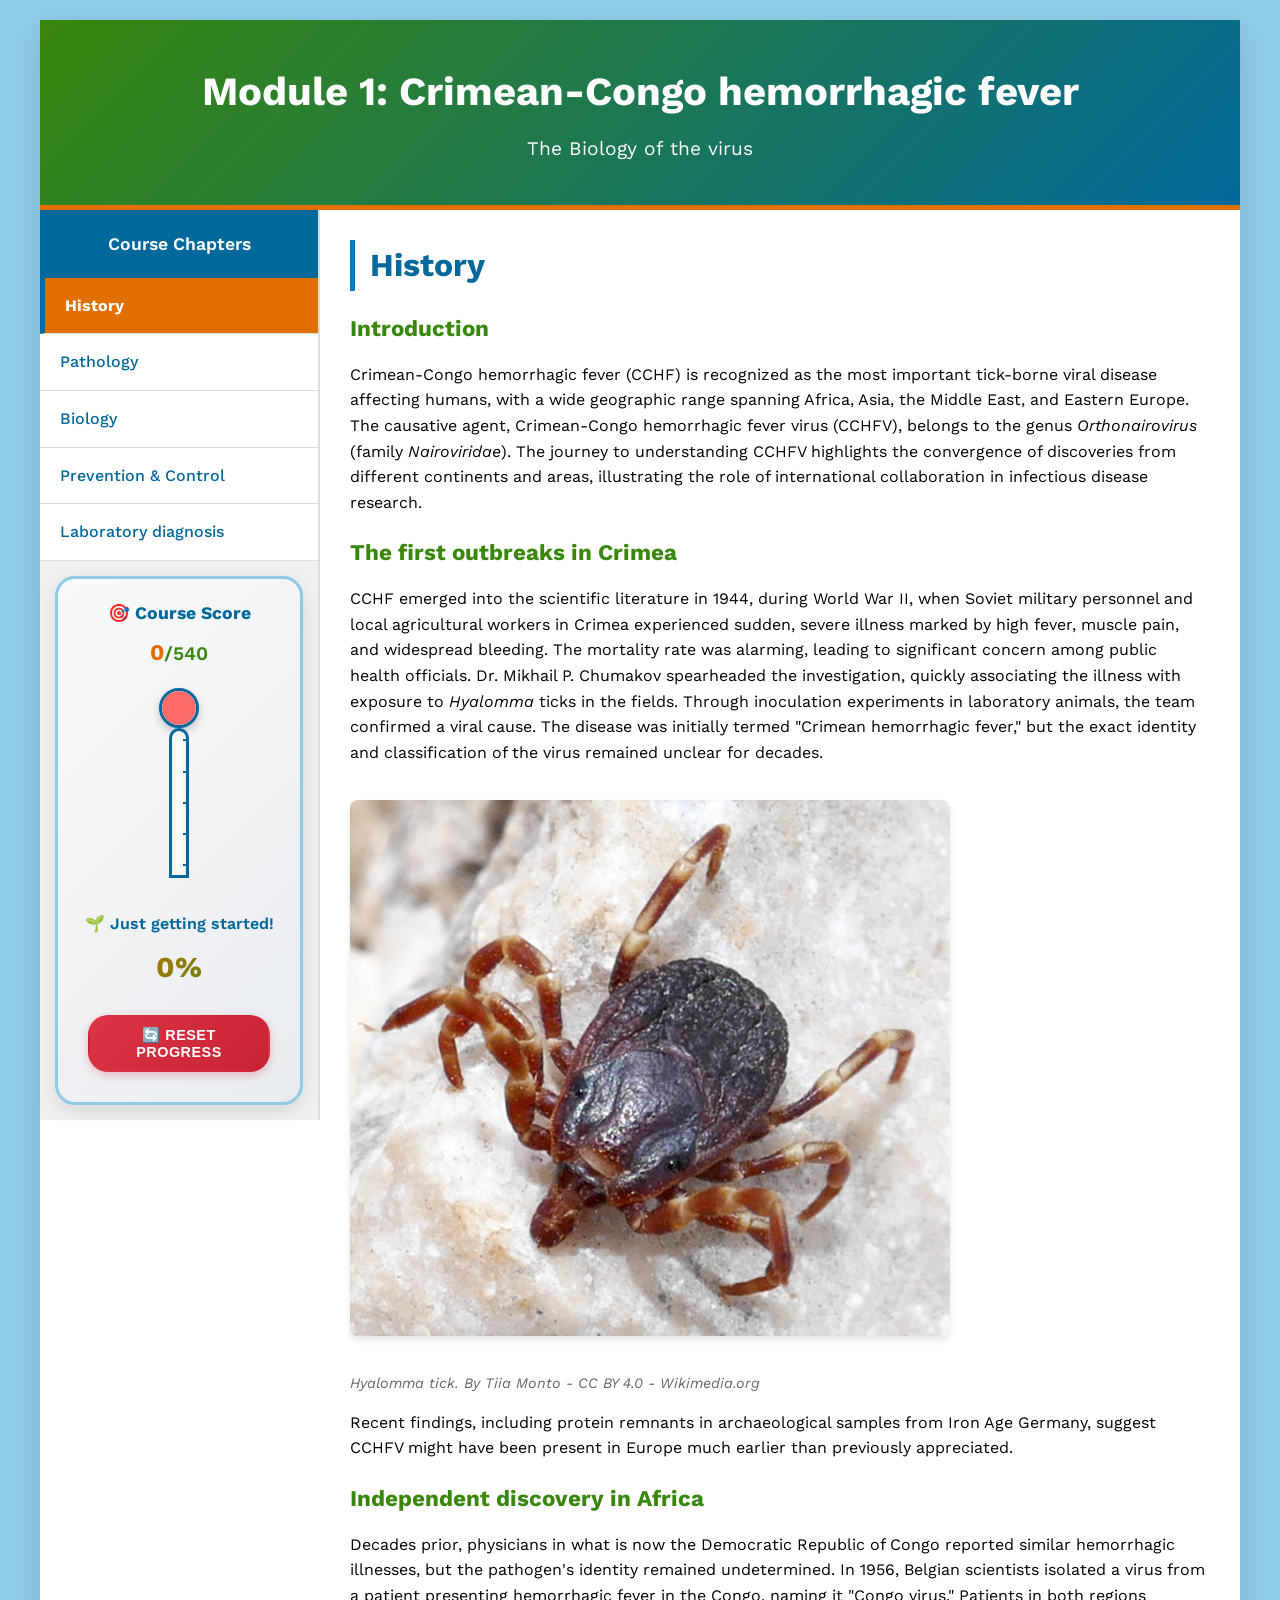
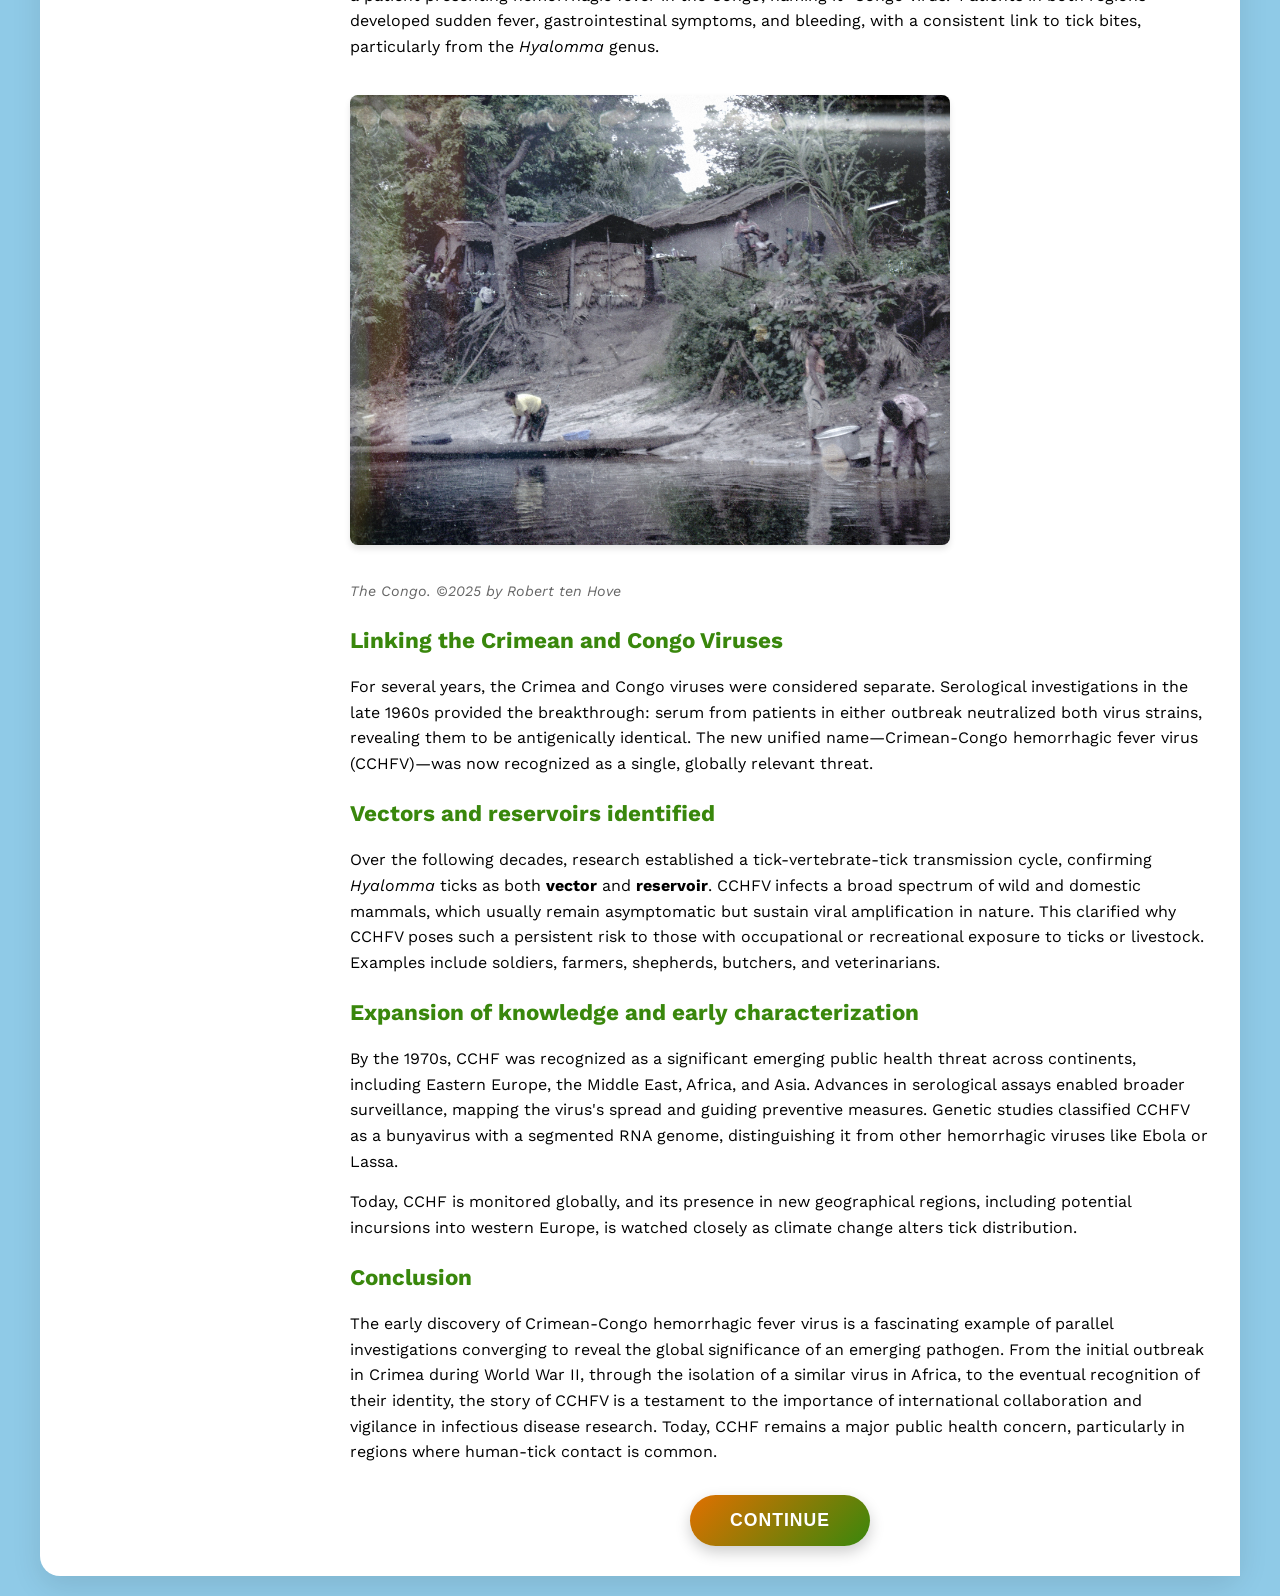
==== index.html @ ebf48c1c "Interactive adjustmenrs" ====
<!DOCTYPE html>
<html lang="en">
<head>
    <meta charset="UTF-8">
    <meta name="viewport" content="width=device-width, initial-scale=1.0">
    <title>Module 1: Crimean-Congo hemorrhagic fever</title>
    
    <!-- Fonts -->
    <link rel="preconnect" href="https://fonts.googleapis.com">
    <link rel="preconnect" href="https://fonts.gstatic.com" crossorigin>
    <link href="https://fonts.googleapis.com/css2?family=Work+Sans:wght@300;400;500;600;700&display=swap" rel="stylesheet">
    
    <!-- Stylesheets -->
    <link rel="stylesheet" href="style.css">
    
    <!-- IMPORTANT: Load enhanced SCORM wrapper FIRST, before any other scripts -->
    <script src="scorm-wrapper.js"></script>
    
    <style>
        /* Override sidebar and content area scrolling to scroll together */
        .main-layout {
            display: flex;
            flex: 1;
            min-height: auto; /* Changed from 600px to auto */
        }

        .sidebar {
            width: 280px;
            background-color: var(--rh-light-gray);
            border-right: 2px solid #ddd;
            padding: 0;
            overflow-y: visible; /* Changed from auto to visible */
            position: sticky;
            top: 0;
            height: fit-content;
        }

        .content-area {
            flex: 1;
            padding: 30px;
            overflow-y: visible; /* Changed from auto to visible */
            background-color: var(--rh-white);
        }

        /* Make sure the course container allows natural scrolling */
        .course-container {
            background-color: var(--rh-white);
            border-radius: 20px;
            box-shadow: 0 10px 30px rgba(0, 0, 0, 0.1);
            max-width: 1200px;
            width: 100%;
            overflow: visible; /* Changed from hidden to visible */
            display: flex;
            flex-direction: column;
        }

        /* Ensure body allows natural scrolling */
        body {
            font-family: 'Work Sans', sans-serif;
            background-color: var(--rh-light-blue);
            color: var(--rh-black);
            line-height: 1.6;
            padding: 20px;
            display: flex;
            justify-content: center;
            min-height: 100vh; /* Ensure full viewport height */
        }

        /* SCORM Status Indicator */
        .scorm-status {
            position: fixed;
            top: 10px;
            right: 10px;
            background: rgba(0,0,0,0.8);
            color: white;
            padding: 8px 12px;
            border-radius: 20px;
            font-size: 0.8em;
            z-index: 10000;
            display: none;
        }

        .scorm-status.connected {
            background: rgba(57, 135, 12, 0.9);
            display: block;
        }

        .scorm-status.error {
            background: rgba(231, 76, 60, 0.9);
            display: block;
        }

        /* Mobile responsive adjustments */
        @media (max-width: 768px) {
            .main-layout {
                flex-direction: column;
            }
            
            .sidebar {
                width: 100%;
                order: 2;
                max-height: none; /* Remove height restriction */
                border-right: none;
                border-top: 2px solid #ddd;
                position: static; /* Remove sticky on mobile */
            }
            
            .content-area {
                order: 1;
                padding: 20px;
            }

            .scorm-status {
                position: relative;
                top: auto;
                right: auto;
                margin: 10px;
            }
        }

        /* Organ-specific pathology diagram styles */
        .organ-diagram-wrapper {
            position: relative;
            margin: 20px 0;
        }

        .organ-diagram-container {
            position: relative;
            display: inline-block;
            width: 100%;
        }

        .organ-base-image {
            width: 100%;
            height: auto;
            display: block;
            border-radius: 8px;
            box-shadow: 0 4px 6px rgba(0,0,0,0.1);
        }

        .organ-point {
            position: absolute;
            width: 30px;
            height: 30px;
            background: rgba(57, 135, 12, 0.8);
            border: 3px solid white;
            border-radius: 50%;
            display: flex;
            align-items: center;
            justify-content: center;
            cursor: pointer;
            transition: transform 0.3s, box-shadow 0.3s;
            z-index: 10;
            box-shadow: 0 2px 8px rgba(0,0,0,0.3);
            transform: translate(-50%, -50%);
        }

        .organ-point:hover {
            transform: translate(-50%, -50%) scale(1.2);
            box-shadow: 0 4px 12px rgba(0,0,0,0.4);
        }

        .point-indicator {
            width: 12px;
            height: 12px;
            background: white;
            border-radius: 50%;
            animation: pulse 2s infinite;
        }

        @keyframes pulse {
            0%, 100% {
                opacity: 1;
            }
            50% {
                opacity: 0.5;
            }
        }

        .organ-info-panels {
            display: none; /* Hidden - not used in tooltip version */
        }

        .organ-info {
            display: none;
            position: absolute;
            background: white;
            border: 2px solid var(--rh-green);
            border-radius: 10px;
            padding: 20px 40px 20px 20px;
            box-shadow: 0 8px 24px rgba(0,0,0,0.2);
            z-index: 1000;
            min-width: 280px;
            max-width: 400px;
            animation: fadeIn 0.3s ease;
        }

        .organ-info.visible {
            display: block;
        }

        @keyframes fadeIn {
            from {
                opacity: 0;
                transform: translateY(-10px);
            }
            to {
                opacity: 1;
                transform: translateY(0);
            }
        }

        .organ-info-header {
            font-weight: 600;
            font-size: 1.2em;
            margin-bottom: 10px;
            color: var(--rh-green);
        }

        .organ-info-content {
            font-size: 0.95em;
            color: #555;
            line-height: 1.6;
        }

        .close-info {
            background: var(--rh-green);
            border: none;
            font-size: 1.2em;
            color: white;
            cursor: pointer;
            position: absolute;
            top: 10px;
            right: 10px;
            width: 25px;
            height: 25px;
            border-radius: 50%;
            display: flex;
            align-items: center;
            justify-content: center;
            line-height: 1;
            transition: background-color 0.3s;
            padding: 0;
        }

        .close-info:hover {
            background-color: var(--rh-orange);
        }

        /* Responsive adjustments for tooltips */
        @media (max-width: 768px) {
            .organ-info {
                position: fixed;
                top: 50%;
                left: 50%;
                transform: translate(-50%, -50%);
                max-width: 90%;
                z-index: 10000;
            }
            
            .organ-info.visible::before {
                content: '';
                position: fixed;
                top: 0;
                left: 0;
                right: 0;
                bottom: 0;
                background: rgba(0,0,0,0.5);
                z-index: -1;
            }
        }
    </style>
</head>


<body>
    <!-- SCORM Status Indicator -->
    <div class="scorm-status" id="scormStatus">
        <span id="scormStatusText">🔗 SCORM: Connecting...</span>
    </div>

    <div class="course-container">
        <!-- Header -->
        <header class="header">
            <h1>Module 1: Crimean-Congo hemorrhagic fever</h1>
            <p>The Biology of the virus</p>
        </header>

        <!-- Main Layout with Sidebar and Content -->
        <div class="main-layout">
            <!-- Left Sidebar Navigation -->
            <nav class="sidebar">
                <div class="sidebar-header">Course Chapters</div>
                <ul class="chapter-list">
                    <li class="chapter-item active" data-tab="history">History</li>
                    <li class="chapter-item" data-tab="pathology">Pathology</li>
                    <li class="chapter-item" data-tab="biology">Biology</li>
                    <li class="chapter-item" data-tab="prevention-control">Prevention & Control</li>
                    <li class="chapter-item" data-tab="laboratory-diagnosis">Laboratory diagnosis</li>
                
                </ul>
<!-- Score Thermometer -->
<div class="score-thermometer">
    <div class="thermometer-header">
        <span class="thermometer-title">🎯 Course Score</span>
        <div class="thermometer-temp">
            <span class="current-score">0</span>/<span class="max-score">540</span>
        </div>
    </div>
    
    <div class="thermometer-container">
        <div class="thermometer">
            <div class="thermometer-bulb">
                <div class="mercury-bulb" id="mercuryBulb"></div>
            </div>
            <div class="thermometer-tube">
                <div class="mercury-fill" id="mercuryFill"></div>
                <div class="thermometer-marks">
                    <div class="mark" data-temp="100%">540</div>
                    <div class="mark" data-temp="75%">405</div>
                    <div class="mark" data-temp="50%">270</div>
                    <div class="mark" data-temp="25%">135</div>
                    <div class="mark" data-temp="0%">0</div>
                </div>
            </div>
        </div>
    </div>
    
    <div class="thermometer-status">
        <div class="status-message" id="statusMessage">🌱 Just getting started!</div>
        <div class="percentage-display" id="percentageDisplay">0%</div>
    </div>
    <!-- Add this right after the closing </div> of the .score-thermometer section -->
<div class="score-reset-section">
    <button class="reset-score-btn" id="resetScoreBtn" title="Reset all progress and scores to zero">
        🔄 Reset Progress
    </button>
</div>
</div>
            </nav>
            

            <!-- Main Content Area -->
            <main class="content-area">
                <!-- History Section -->
                <div id="history" class="content-section active">
                    <h2>History</h2>
                    
                    <h3>Introduction</h3>
                    <p>Crimean-Congo hemorrhagic fever (CCHF) is recognized as the most important tick-borne viral disease affecting humans, with a wide geographic range spanning Africa, Asia, the Middle East, and Eastern Europe. The causative agent, Crimean-Congo hemorrhagic fever virus (CCHFV), belongs to the genus <em>Orthonairovirus</em> (family <em>Nairoviridae</em>). The journey to understanding CCHFV highlights the convergence of discoveries from different continents and areas, illustrating the role of international collaboration in infectious disease research.</p>

                    <h3>The first outbreaks in Crimea</h3>
                    <p>CCHF emerged into the scientific literature in 1944, during World War II, when Soviet military personnel and local agricultural workers in Crimea experienced sudden, severe illness marked by high fever, muscle pain, and widespread bleeding. The mortality rate was alarming, leading to significant concern among public health officials. Dr. Mikhail P. Chumakov spearheaded the investigation, quickly associating the illness with exposure to <em>Hyalomma</em> ticks in the fields. Through inoculation experiments in laboratory animals, the team confirmed a viral cause. The disease was initially termed "Crimean hemorrhagic fever," but the exact identity and classification of the virus remained unclear for decades.</p>
                    
                    <div class="image-container">
                        <img src="images/pic_1_Hyalomma.jpg" alt="Hyalomma tick" style="max-width: 600px; width: 100%; height: auto; border-radius: 8px; box-shadow: 0 4px 6px rgba(0,0,0,0.1);">
                        <p class="image-caption" style="font-style: italic; color: #666; margin-top: 8px; font-size: 0.9em;">Hyalomma tick. By Tiia Monto - CC BY 4.0 - Wikimedia.org</p>
                    </div>
                    
                    <p>Recent findings, including protein remnants in archaeological samples from Iron Age Germany, suggest CCHFV might have been present in Europe much earlier than previously appreciated.</p>

                    <h3>Independent discovery in Africa</h3>
                    <p>Decades prior, physicians in what is now the Democratic Republic of Congo reported similar hemorrhagic illnesses, but the pathogen's identity remained undetermined. In 1956, Belgian scientists isolated a virus from a patient presenting hemorrhagic fever in the Congo, naming it "Congo virus." Patients in both regions developed sudden fever, gastrointestinal symptoms, and bleeding, with a consistent link to tick bites, particularly from the <em>Hyalomma</em> genus.</p>

                    <div class="image-container">
                        <img src="images/pic_2_congo.jpg" alt="The Congo" style="max-width: 600px; width: 100%; height: auto; border-radius: 8px; box-shadow: 0 4px 6px rgba(0,0,0,0.1);">
                        <p class="image-caption" style="font-style: italic; color: #666; margin-top: 8px; font-size: 0.9em;">The Congo. ©2025 by Robert ten Hove</p>
                    </div>

                    <h3>Linking the Crimean and Congo Viruses</h3>
                    <p>For several years, the Crimea and Congo viruses were considered separate. Serological investigations in the late 1960s provided the breakthrough: serum from patients in either outbreak neutralized both virus strains, revealing them to be antigenically identical. The new unified name—Crimean-Congo hemorrhagic fever virus (CCHFV)—was now recognized as a single, globally relevant threat.</p>

                    <h3>Vectors and reservoirs identified</h3>
                    <p>Over the following decades, research established a tick-vertebrate-tick transmission cycle, confirming <em>Hyalomma</em> ticks as both <strong>vector</strong> and <strong>reservoir</strong>. CCHFV infects a broad spectrum of wild and domestic mammals, which usually remain asymptomatic but sustain viral amplification in nature. This clarified why CCHFV poses such a persistent risk to those with occupational or recreational exposure to ticks or livestock. Examples include soldiers, farmers, shepherds, butchers, and veterinarians.</p>

                    <h3>Expansion of knowledge and early characterization</h3>
                    <p>By the 1970s, CCHF was recognized as a significant emerging public health threat across continents, including Eastern Europe, the Middle East, Africa, and Asia. Advances in serological assays enabled broader surveillance, mapping the virus's spread and guiding preventive measures. Genetic studies classified CCHFV as a bunyavirus with a segmented RNA genome, distinguishing it from other hemorrhagic viruses like Ebola or Lassa.</p>
                    
                    <p>Today, CCHF is monitored globally, and its presence in new geographical regions, including potential incursions into western Europe, is watched closely as climate change alters tick distribution.</p>

                    <h3>Conclusion</h3>
                    <p>The early discovery of Crimean-Congo hemorrhagic fever virus is a fascinating example of parallel investigations converging to reveal the global significance of an emerging pathogen. From the initial outbreak in Crimea during World War II, through the isolation of a similar virus in Africa, to the eventual recognition of their identity, the story of CCHFV is a testament to the importance of international collaboration and vigilance in infectious disease research. Today, CCHF remains a major public health concern, particularly in regions where human-tick contact is common.</p>
                    
                    <div class="continue-section">
                        <button class="continue-btn" data-next="pathology">CONTINUE</button>
                    </div>
                </div>

                <!-- Pathology Section -->
                <div id="pathology" class="content-section">
                    <h2>Pathology</h2>
                    
                    <h3>Introduction</h3>
                    <p>Crimean-Congo Hemorrhagic Fever (CCHF) is endemic in Africa, the Middle East, parts of Europe, and Asia, where sporadic outbreaks are marked by high fatality rates that can approach 40% among hospitalized patients. The virus remains a concern not only due to its potential to cause nosocomial outbreaks but also because of the historical classification as a select (formerly BSL-4) agent, underscoring its notoriety for laboratory and bioterror threat. With advances in biosafety protocols, the terminology of biosafety levels has evolved, but the stringent handling requirements remain unchanged.</p>

                    <h3>Incubation Period and Early Pathogenesis</h3>
                    <p>Upon entering the body, CCHFV targets cells such as endothelial cells lining blood vessels, hepatocytes in the liver, mononuclear phagocytes, and various other parenchymal cells. This extensive cellular tropism is responsible for the virus's rapid dissemination and the involvement of multiple organ systems. After entry to a human, CCHFV targets endothelial cells, hepatocytes, mononuclear phagocytes, and other cell types, leading to widespread dissemination and multi-organ involvement.</p>
                    
                    <p>The incubation period for CCHF depends on the route of exposure, typically lasting one to three days after a tick bite, with a maximum of nine days. When the exposure is through direct contact with infectious animal or human tissue, the incubation can be a bit longer, up to thirteen days. Initially, the virus replicates locally, before entering the bloodstream resulting in primary viremia. This leads to systemic dissemination to organs such as the liver, spleen, and lymph nodes.</p>

                    <h3>Viral Tropism and Cellular Targets</h3>
                    <p>CCHFV demonstrates broad cellular tropism, infecting cells that are central to both immune response and organ function. Infection of <strong>endothelial cells</strong> undermines the vascular barrier, increasing permeability and paving the way for hemorrhagic manifestations. <strong>Monocytes, macrophages, and dendritic cells</strong>, crucial for orchestrating immune defense, become dysfunctional, leading to immune dysregulation. <strong>Hepatic infection</strong> results in liver injury, while <strong>renal and gastrointestinal tissues</strong> may also be affected.</p>

                    <h3>Clinical Stages</h3>
                    <p>CCHF in humans follows a characteristic trajectory, defined by four clinical stages. Use the navigation buttons to explore each phase.</p>
                    
                    <!-- Interactive Clinical Stages -->
                    <div class="timeline-container">
                        <!-- Detail panels for each stage -->
                        <div id="stage-1" class="stage-detail active">
                            <h4>Incubation Phase</h4>
                            <img src="images/pic_5_infection_CCHFV.png" alt="CCHF Infection Phase" style="max-width: 600px; width: 100%; height: 350px; object-fit: contain; border-radius: 8px; box-shadow: 0 4px 6px rgba(0,0,0,0.1); margin: 20px 0;">
                            <ul>
                                <li>Asymptomatic period following exposure to the virus</li>
                                <li>Duration varies but typically lasts 1-3 days after tick bite</li>
                                <li>No clinical signs of infection during this phase</li>
                                <li>Virus replicates silently in infected cells</li>
                            </ul>
                        </div>
                        
                        <div id="stage-2" class="stage-detail">
                            <h4>Pre-hemorrhagic (Prodromal) Phase</h4>
                            <img src="images/pic_6_prehemmo.png" alt="Pre-hemorrhagic Phase" style="max-width: 600px; width: 100%; height: 350px; object-fit: contain; border-radius: 8px; box-shadow: 0 4px 6px rgba(0,0,0,0.1); margin: 20px 0;">
                            <ul>
                                <li>Abrupt onset of symptoms such as high fever (often above 39°C)</li>
                                <li>Severe muscle aches, particularly in the back and legs</li>
                                <li>Intense headaches and signs of gastrointestinal disturbance</li>
                                <li>Mood changes, irritability, confusion, and sore throat may be present</li>
                                <li>Non-specific symptoms often complicate early diagnosis unless recent risky exposure is recognized</li>
                            </ul>
                        </div>
                        
                        <div id="stage-3" class="stage-detail">
                            <h4>Hemorrhagic Phase</h4>
                            <img src="images/pic_7_haemorrhagic.png" alt="Hemorrhagic Phase" style="max-width: 600px; width: 100%; height: 350px; object-fit: contain; border-radius: 8px; box-shadow: 0 4px 6px rgba(0,0,0,0.1); margin: 20px 0;">
                            <ul>
                                <li>Defined by diffuse bleeding—visible as petechial rash and larger bruises</li>
                                <li>Frank bleeding from mucosal surfaces (gums, nose, gastrointestinal tract)</li>
                                <li>Blood may be found in vomitus, stool, urine, or from sites of venipuncture</li>
                                <li>Disseminated intravascular coagulation (DIC) develops</li>
                                <li>Multiorgan dysfunction and shock can rapidly ensue</li>
                                <li>Critical phase with high mortality risk</li>
                            </ul>
                        </div>
                        
                        <div id="stage-4" class="stage-detail">
                            <h4>Convalescent Phase</h4>
                            <img src="images/pic_8_convalescence.png" alt="Convalescent Phase" style="max-width: 600px; width: 100%; height: 350px; object-fit: contain; border-radius: 8px; box-shadow: 0 4px 6px rgba(0,0,0,0.1); margin: 20px 0;">
                            <ul>
                                <li>Recovery phase that begins if the patient survives the hemorrhagic phase</li>
                                <li>Can last up to one year or longer</li>
                                <li>Marked by prolonged weakness and fatigue</li>
                                <li>Hair loss (alopecia) is commonly observed</li>
                                <li>Persistent neurological symptoms may occur (memory problems, hearing loss)</li>
                                <li>Psychiatric symptoms such as depression or anxiety may persist</li>
                            </ul>
                        </div>
                        
                        <!-- Navigation buttons -->
                        <div class="timeline-nav">
                            <button id="prev-stage" class="nav-btn" disabled>← Previous</button>
                            <button id="next-stage" class="nav-btn">Next →</button>
                        </div>
                    </div>

                    <h3>Pathophysiological Mechanisms</h3>
                    <p>The virus has the ability to devastate the vascular system. Endothelial cells are directly infected and damaged, breaking down the vascular barrier and causing leakage of fluids and cells into tissues. Simultaneously, a cytokine storm is unleashed overwhelming the immune activation with a massive wave of pro-inflammatory cytokines. This intensifies vascular damage, encourages apoptosis, and activates clotting pathways that get rapidly depleted, manifesting as coagulopathy and widespread hemorrhage.</p>
                    
                    <p>Animal studies reveal a strong correlation between genetic background, the degree of viral replication, and organ damage in the liver and spleen, highlighting the importance of host genetic factors in determining disease outcome.</p>

                    <h3>Organ-Specific Pathology</h3>
                    <p>The virus affects multiple organs, leading to a range of pathological changes. Use the hotspot image to explore the organ-specific pathology associated with CCHF.</p>
                    
                    <!-- Interactive Hotspot Image -->
                    <div class="organ-diagram-wrapper">
    <div class="organ-diagram-container">
        <img src="images/pic_9_organs.jpg" alt="Human organs affected by CCHF" class="organ-base-image">
        <button class="organ-point" data-organ="liver" style="left: 300px; top: 450px;" aria-label="View liver pathology">
            <span class="point-indicator"></span>
        </button>
        <button class="organ-point" data-organ="kidney" style="left: 480px; top: 540px;" aria-label="View kidney pathology">
            <span class="point-indicator"></span>
        </button>
        <button class="organ-point" data-organ="spleen" style="left: 480px; top: 340px;" aria-label="View spleen pathology">
            <span class="point-indicator"></span>
        </button>
        
        <!-- Tooltips inside container for absolute positioning -->
        <div class="organ-info" id="info-liver" data-organ="liver">
            <button class="close-info" aria-label="Close">&times;</button>
            <div class="organ-info-header">Liver</div>
            <div class="organ-info-content">
                The liver is a major target organ. Clinical and pathological findings include: Hepatomegaly and liver tenderness, elevation of liver enzymes, histopathology and jaundice.
            </div>
        </div>
        <div class="organ-info" id="info-kidney" data-organ="kidney">
            <button class="close-info" aria-label="Close">&times;</button>
            <div class="organ-info-header">Kidney</div>
            <div class="organ-info-content">
                Acute tubular necrosis and interstitial nephritis may be seen. Hematuria, oliguria or anuria due to hypovolemia, shock, or direct renal injury.
            </div>
        </div>
        <div class="organ-info" id="info-spleen" data-organ="spleen">
            <button class="close-info" aria-label="Close">&times;</button>
            <div class="organ-info-header">Spleen and Lymphoid Tissue</div>
            <div class="organ-info-content">
                Splenomegaly.
            </div>
        </div>
    </div>
</div>

                    <h3>Long-Term Sequelae</h3>
                    <p>For those who recover, convalescence can be lengthy. Survivors may deal with complications like persistent low blood pressure, irregular heart rhythms, nerve inflammation, breathing problems, dryness of the mouth, sensory deficits, hair loss, and varying degrees of memory impairment.</p>

                    <h3>Fatal vs. Non-Fatal Disease</h3>
                    <p>A key determinant of outcome in CCHF is the viral load: fatal cases are typically associated with titers exceeding one billion (10<sup>9</sup>) genome copies per milliliter of plasma, levels that can be over a thousand times higher than in survivors. Laboratory signs up to five days after symptom onset—such as severe thrombocytopenia, extremely elevated liver enzymes, and a marked increase in pro-inflammatory cytokines—strongly predict mortality. Clinical features like vomiting blood, blood in stool, strong drowsiness, and the inability to mount a timely antibody response are also signals of a possible fatal course.</p>

                    <h3>Laboratory Findings</h3>
                    <p>CCHF shares many pathological features with other viral hemorrhagic fevers (VHFs) such as Ebola, Marburg, and Lassa fever. All are characterized by endothelial damage, a dysregulated cytokine and immune response, disruption to the clotting system, and multi-organ injury. The hallmark laboratory finding in CCHF is a profound drop in platelet count (thrombocytopenia), often joined by leukopenia and elevated liver enzymes such as AST and ALT.</p>
                    
                    <p>Key laboratory abnormalities reflecting pathology include:</p>
                    <ul>
                        <li>Thrombocytopenia</li>
                        <li>Leukopenia → leukocytosis in severe cases</li>
                        <li>Elevated liver enzymes (AST, ALT, LDH)</li>
                        <li>Elevated creatinine and urea (renal involvement)</li>
                        <li>Prolonged PT, aPTT, elevated D-dimer, low fibrinogen (DIC)</li>
                        <li>Proteinuria and hematuria</li>
                        <li>High viral load in blood and tissues</li>
                    </ul>
                    
                    <p>CCHF RNA can be detected via RT-PCR, and viral loads typically peak during the first week of illness. Serum and whole blood being considered the gold standard. Viral RNA detection is also possible in peripheral samples such as saliva, urine, nasal, conjunctival, rectal, and vaginal swabs, especially in severe cases.</p>
                    
                    <div class="continue-section">
                        <button class="continue-btn" data-next="biology">CONTINUE</button>
                    </div>
                </div>

                <!-- Biology Section -->
                <div id="biology" class="content-section">
                    <h2>Biology</h2>

                    <h3>Virology and Transmission</h3>
                    <p>Crimean-Congo hemorrhagic fever virus (CCHFV) is a master of adaptation. As an enveloped, negative-sense single-stranded RNA virus with three genome segments (S, M, L), it employs a clever strategy: different segments separately code for the nucleoprotein, glycoproteins, and RNA-dependent RNA polymerase, allowing for rapid genetic shifts and survival in diverse environments, such as different hosts. The virus relies on <em>Hyalomma</em> ticks as both vectors and reservoirs. Humans typically become infected via tick bites, through crushing ticks, or contact with blood or tissues from infected animals or people. In healthcare, the threat is heightened by documented nosocomial outbreaks, underscoring CCHFV's capability for person-to-person spread if precautions lapse.</p>
                    <h3>Taxonomy and Classification</h3>
                    <p>The genus to where CCHFV belongs to comprises several species, but CCHFV is the most significant human pathogen. The family Nairoviridae contains viruses primarily transmitted by ticks and is distinct from other bunyaviruses transmitted by mosquitoes or rodents.</p>
                  
                    <div style="float: left; margin: 0 20px 15px 0; max-width: 400px;">
                        <img src="images/pic_10_phylotree.png" alt="CCHFV Phylogenetic Tree" style="width: 100%; height: auto; border-radius: 8px; box-shadow: 0 4px 6px rgba(0,0,0,0.1);">
                        <p class="image-caption" style="font-style: italic; color: #666; margin-top: 8px; font-size: 0.9em;">Phylogenetic tree showing genetic diversity of CCHFV strains across different geographical regions.</p>
                    </div>

                    <p>CCHFV is an enveloped negative-sense RNA virus belonging to the Orthonairovirus genus in the Nairoviridae family of the Bunyavirales order. In addition to CCHFV, the Nairoviridae family consists of arthropod-borne viruses such as Nairobi sheep disease virus, Dugbe virus and Hazara virus (HAZV), although these viruses seem to cause little-to-no disease in humans. As in other bunyaviruses, the tri-segmented viral genome is coated with the viral nucleoprotein (NP) and bound by the L protein. The viral proteins are encoded by three genomic segments, and relative to other members of the order that can cause human disease, CCHFV has a more complex genomic organization. On entry, these proteins produce positive-sense viral RNA using the genomic negative-sense viral RNA as a template to initiate viral protein production and replication. The viral glycoproteins Gn and Gc are found on the virion surface and are responsible for receptor binding and viral entry.</p>
                    
                    <div style="clear: both;"></div>

                    
                    <p><strong>Order:</strong> Bunyavirales/Elliovirales<br>
                    <strong>Family:</strong> Nairoviridae<br>
                    <strong>Genus:</strong> Orthonairovirus<br>
                    <strong>Species:</strong> Orthonairovirus haemorrhagiae (Crimean-Congo Hemorrhagic Fever Virus)</p>

                    <h3>Virion Structure and Morphology</h3>
                    <p>CCHFV virions are spherical to pleomorphic, enveloped particles with a diameter of 80–120 nm. The viral envelope is derived from the host cell membrane and is studded with two types of glycoprotein spikes: Gn and Gc.</p>

                    <div class="image-container">
                        <img src="images/pic_3_CCHFVparticle.png" alt="CCHF virus particle" style="max-width: 600px; width: 100%; height: auto; border-radius: 8px; box-shadow: 0 4px 6px rgba(0,0,0,0.1);">
                        <p class="image-caption" style="font-style: italic; color: #666; margin-top: 8px; font-size: 0.9em;">Schematic view of CCHF virus particle.</p>
                    </div>

                    <p>CCHFV particles are generally spherical (80–120 nm in diameter) with a flexible envelope derived from the host cell. Embedded in this envelope are two types of spiky glycoproteins (Gn and Gc), which give the virus both its ability to latch onto new cells and to dodge immune defenses. The interior contains the tripartite genome as ribonucleoprotein complexes, expertly packaged for rapid replication.</p>

                    <h3>Genome Organization</h3>
                    <p>The CCHFV genome is neatly divided into three segments, each segment with a specific job.</p>

                    <div class="image-container">
                        <img src="images/pic_4_CCHFVgenome.png" alt="CCHF virus genome" style="max-width: 600px; width: 100%; height: auto; border-radius: 8px; box-shadow: 0 4px 6px rgba(0,0,0,0.1);">
                        <p class="image-caption" style="font-style: italic; color: #666; margin-top: 8px; font-size: 0.9em;">Schematic view of CCHF virus genome.</p>
                    </div>

                    <p><strong>Small (S) Segment:</strong> Encodes the nucleoprotein (N).</p>
                    <p><strong>Medium (M) Segment:</strong> Encodes the glycoprotein precursor (GPC), which is processed into Gn, Gc, and several nonstructural proteins.</p>
                    <p><strong>Large (L) Segment:</strong> Encodes the RNA-dependent RNA polymerase (L protein).</p>

                    <table style="width: 100%; border-collapse: collapse; margin: 20px 0;">
                        <thead>
                            <tr style="background-color: #f2f2f2;">
                                <th style="border: 1px solid #ddd; padding: 8px; text-align: left;">Segment</th>
                                <th style="border: 1px solid #ddd; padding: 8px; text-align: left;">Size (kb)</th>
                                <th style="border: 1px solid #ddd; padding: 8px; text-align: left;">Key Protein(s)</th>
                                <th style="border: 1px solid #ddd; padding: 8px; text-align: left;">Role</th>
                            </tr>
                        </thead>
                        <tbody>
                            <tr>
                                <td style="border: 1px solid #ddd; padding: 8px;">S</td>
                                <td style="border: 1px solid #ddd; padding: 8px;">~1.7</td>
                                <td style="border: 1px solid #ddd; padding: 8px;">Nucleoprotein (N)</td>
                                <td style="border: 1px solid #ddd; padding: 8px;">RNA encapsidation, replication</td>
                            </tr>
                            <tr>
                                <td style="border: 1px solid #ddd; padding: 8px;">M</td>
                                <td style="border: 1px solid #ddd; padding: 8px;">~5.4</td>
                                <td style="border: 1px solid #ddd; padding: 8px;">Glycoproteins (Gn, Gc)</td>
                                <td style="border: 1px solid #ddd; padding: 8px;">Host entry, immune evasion</td>
                            </tr>
                            <tr></tr>
                                <td style="border: 1px solid #ddd; padding: 8px;">L</td>
                                <td style="border: 1px solid #ddd; padding: 8px;">~12.1</td>
                                <td style="border: 1px solid #ddd; padding: 8px;">Polymerase (L)</td>
                                <td style="border: 1px solid #ddd; padding: 8px;">RNA synthesis</td>
                            </tr>
                        </tbody>
                    </table>

                    <p>Each segment is flanked by conserved noncoding regions, crucial for replication and genome packing.</p>

                    <h3>Replication Cycle</h3>
                    <p>CCHFV replicates entirely within the cytoplasm, following a rapid and efficient cycle:</p>
                    <ol>
                        <li><strong>Entry:</strong> Gn and Gc glycoproteins lock onto receptors on host cells, then the virus enters via clathrin-mediated endocytosis.</li>
                        <li><strong>Fusion & Release:</strong> Acidic conditions in the cell trigger Gc-glycoproteins, merging viral and endosomal membranes and releasing viral complexes into the cytoplasm.</li>
                        <li><strong>Transcription/Translation:</strong> The L polymerase "steals" caps from host mRNA (cap-snatching) for viral mRNA synthesis; proteins are made on host ribosomes.</li>
                        <li><strong>Genome Replication:</strong> Complementary full-length RNA is created to serve as templates for more genomic RNA.</li>
                        <li><strong>Assembly and Release:</strong> Viral proteins and genomes are assembled at the Golgi or plasma membrane; new virus particles exit the cell by budding, armed for further infection.</li>
                    </ol>

                    <h3>Genetic Diversity and Evolution</h3>
                    <p>CCHFV stands out as one of the most variable tick-borne viruses—strains can differ by up to 20% in their genetic code. This diversity results from:</p>
                    <ul>
                        <li><strong>The virus's segmented genome,</strong> promoting exchanges and rearrangements during co-infection by different strains within a host.</li>
                        <li>A <strong>naturally high mutation rate</strong> due to lack of proofreading during replication.</li>
                        <li>The evolution in a <strong>wide geographic range</strong> with circulation in many tick and animal hosts.</li>
                    </ul>
                    <p>Phylogenetic studies show major lineages in Africa, Asia, Eastern Europe, and the Middle East. This diversity of the virus contributes to the emergence of novel strains with unpredictable virulence and epidemiology.</p>

                    <h3>Ecology, Hosts, and Transmission Dynamics</h3>

                    <h4>Tick Vectors</h4>
                    <p><em>Hyalomma</em> ticks are both the long-term home and the main vector for CCHFV. They can carry the virus throughout their multi-stage life cycle—larva, nymph, adult—and even transmit it to their offspring. Once infected, ticks remain carriers for life and transmit the virus to animals and sometimes humans.</p>

                    <h4>Vertebrate Hosts</h4>
                    <p>A wide array of animals—cattle, sheep, goats, camels, horses, hares, hedgehogs, rodents—can host CCHFV. Most animals show no symptoms but get short-lived viremia, providing a bridge for ticks to pick up and spread the virus. Some ground-feeding birds may carry infected ticks but generally do not get sick.</p>

                    <h4>Human Infection</h4>
                    <p>Humans are accidental hosts, typically becoming infected by:</p>
                    <ul>
                        <li><strong>Tick bites,</strong> the primary pathway.</li>
                        <li><strong>Contact with blood/tissues.</strong> Farmers, veterinarians, and abattoir workers are at heightened risk when handling livestock, particularly during slaughter or birthing, as the virus can spread through small cuts or abrasions.</li>
                        <li><strong>Nosocomial (hospital-acquired) or household transmission,</strong> via blood or body fluids.</li>
                        <li><strong>Laboratory exposure.</strong> Rare, but laboratory workers can become infected while handling patient samples or cultures if strict biosafety practices are not observed.</li>
                    </ul>
                    <p>Humans, however, generally do not develop high enough viremia to infect new ticks, so human-to-tick transmission is usually insignificant in the spread of the virus.</p>

                    <div class="intermezzo-box" style="background-color: #f0f8ff; border-left: 4px solid #4a90e2; padding: 20px; margin: 25px 0; border-radius: 8px;">
                        <h4 style="color: #4a90e2; margin-top: 0;">📚 Laboratory-Acquired Infections: Historical Cases</h4>
                        <p style="font-style: italic; color: #555; margin-bottom: 15px;">Throughout history, laboratory workers have been at risk of CCHFV infection. Here are some documented cases:</p>
                        <ul style="line-height: 1.8;">
                            <li><strong>Soviet Union (1944–1950s):</strong> The earliest recognized CCHF cases in Crimea included laboratory and medical personnel infected while handling patient samples or working with the virus (Chumakov, 1965).</li>
                            <li><strong>South Africa (1969):</strong> A laboratory worker developed CCHF following a needlestick injury while handling infectious material (Gear et al., 1975).</li>
                            <li><strong>Bulgaria (1974):</strong> A laboratory technician became infected while processing blood from a CCHF patient, likely due to inadequate personal protective equipment (PPE) and handling errors (Kovács et al., 1980).</li>
                            <li><strong>Pakistan (1976):</strong> A fatal LAI occurred after a laboratory accident involving a broken ampoule containing CCHFV (Burney et al., 1980).</li>
                            <li><strong>Iran (2000s):</strong> Multiple laboratory-acquired infections have been reported in recent decades, often linked to improper handling of blood or tissues or accidental exposure during diagnostic procedures (Mardani & Keshtkar-Jahromi, 2007).</li>
                        </ul>
                        <p style="margin-top: 15px; color: #333;"><em>These incidents underscore the critical importance of strict biosafety protocols when working with CCHFV.</em></p>
                    </div>

                    <h4>Geographic Distribution</h4>
                    <p>The virus is endemic in over 30 countries spanning Africa, the Middle East, Eastern Europe, and Asia. Its geographic footprint closely shadows the range of its preferred tick hosts, particularly <em>Hyalomma</em> ticks. This distribution is not random; instead, it is shaped by environmental and human-made factors:</p>
                    <ul>
                        <li><strong>Ecological factors:</strong> Regions with climates that favor dense vegetation and sustain livestock provide ideal habitats for ticks, increasing the risk of CCHFV transmission.</li>
                        <li><strong>Animal trade and migration:</strong> The movement of animals across borders, whether for trade or seasonal migration, can carry infected ticks into new regions.</li>
                        <li><strong>Human activities:</strong> Agricultural practices, animal husbandry, and even simple travel to endemic areas enhance opportunities for people and animals to encounter infected ticks.</li>
                    </ul>
                    <p>Countries such as Turkey, Iran, Russia, Pakistan, Afghanistan, South Africa, and those in the Balkans have reported important outbreaks. These occurrences tend to spike seasonally, usually during periods when tick activity reaches its peak, often coinciding with warmer weather or heightened agricultural activity.</p>

                    <div class="continue-section">
                        <button class="continue-btn" data-next="prevention-control">CONTINUE</button>
                    </div>
                </div>

                <!-- Prevention & Control Section -->
                <div id="prevention-control" class="content-section">
                    <h2>Prevention & Control</h2>
                    
                    <p>Protecting against Crimean-Congo hemorrhagic fever (CCHF) calls for a multi-sector, collaborative defense, including farms, clinics, households, and public health systems. Although no licensed vaccine is currently available for humans and animals, a variety of proactive strategies can sharply reduce the risk of infection and control the spread of the virus.</p>

                    <h3>Personal Protective Measures</h3>
                    
                    <h4>Tick bite prevention</h4>
                    <p>On the front lines, farm workers and rural residents should wear long sleeves, pants, and closed footwear when working in tick-infested fields or with livestock. Simple clothing choices serve as the first line of defense against tick bites.</p>

                    <h4>Workplace safety</h4>
                    <p>In healthcare and slaughterhouse settings, personal protective equipment (PPE) are barriers that limit exposure to infected blood or body fluids and reduce the chances of accidental transmission. Examples of PPE include laboratory gowns, gloves, face shields, and masks.</p>

                    <h4>Training and protocols</h4>
                    <p>Abattoir and healthcare staff should be trained in proper animal handling, safe butchering techniques, and infection prevention protocols to reinforce PPE effectiveness.</p>

                    <h3>Controlling Ticks and Livestock</h3>
                    
                    <h4>Vector control</h4>
                    <p>Managing the tick population is critical. This may involve applying acaricides to livestock and in pastures, regular tick checks, and keeping farm animals treated and monitored for infestations.</p>

                    <h4>Quarantine and inspection</h4>
                    <p>Animals moving from endemic areas should undergo careful inspection and, if necessary, quarantine.</p>

                    <h4>Animal vaccination development</h4>
                    <p>Despite the promising vaccine trials, there are currently <strong>no licensed CCHFV vaccines</strong> for widespread use in animals. Efforts to vaccinate livestock against CCHFV face a significant challenge: since infected animals rarely show obvious signs of illness, farmers and agricultural businesses often lack an economic reason to invest in vaccination solely to protect human health.</p>

                    <h3>Education and Community Awareness</h3>
                    
                    <h4>Informing at-risk groups</h4>
                    <p>At-risk communities can be taught to avoid risky exposures, recognize symptoms early, and take precautions when working with animals or spending time outdoors. The more people know about tick risks and the importance of early detection, the better they can protect themselves and limit the virus's spread.</p>

                    <div class="continue-section">
                        <button class="continue-btn" data-next="laboratory-diagnosis">CONTINUE</button>
                    </div>
                </div>

                <!-- Laboratory diagnosis Section -->
                <div id="laboratory-diagnosis" class="content-section">
                    <h2>Laboratory Diagnosis</h2>
                    
                    <p>Since initial symptoms—fever, headache, and general malaise—often mimic other diseases like malaria or leptospirosis, laboratory testing is required to distinguish CCHF from other illnesses. This process relies on the coordinated use of both molecular and serological techniques, each selected based on the stage of disease presentation.</p>

                    <h3>Diagnostic Methods: Molecular vs. Serological</h3>

                    <h4>Early Phase (Days 1–7): Detecting the Virus</h4>
                    <p><strong>Reverse Transcriptase-Polymerase Chain Reaction (RT-PCR)</strong> is the frontline tool, providing rapid, sensitive, and specific detection of viral RNA in blood, plasma, serum, urine, or tissue. RT-PCR is most effective in the first five days, before the patient's immune system responds with antibodies.</p>

                    <p><strong>Prognostic insights</strong> can be provided with Quantitative RT-PCR. This allows measurement of viral load, which is closely linked to patient outcome. Higher viral loads (lower Ct values) indicate greater severity and a poorer prognosis.</p>

                    <p>Due to the virus's wide genetic variability, protocols must be validated to detect all known lineages for reliable results.</p>

                    <h4>Later Phase (After Day 5–7): Detecting the Immune Response</h4>
                    <p><strong>Serological Tests (ELISA, IFA)</strong> identify specific IgM and IgG antibodies against the CCHFV. IgM emerges 5–7 days after infection, peaking at 2–3 weeks and fading by month four. IgG appears slightly later and can persist for several years, indicating past exposure. Acute infection is confirmed by IgM detection or a four-fold rise in IgG titers between paired samples. However, in severe or fatal cases, antibody responses may be absent or delayed; molecular tests remain essential for confirmation.</p>

                    <p>Supplementing biomarkers of CCHFV infection are low platelets, white cell counts, elevated liver enzymes, and increased inflammatory cytokines such as IL-6 and TNF-α point to severe disease.</p>

                    <p>For post-mortem studies, <strong>Immunohistochemistry</strong> can be applied on tissue samples to locate viral antigens in cells. Next-Generation Sequencing enables the identification and evolution tracking of CCHFV strains for surveillance of the disease.</p>

                    <h3>Summary Table: Quick Reference for CCHF Laboratory Diagnosis</h3>

                    <table style="width: 100%; border-collapse: collapse; margin: 20px 0;">
                        <thead>
                            <tr style="background-color: #f2f2f2;">
                                <th style="border: 1px solid #ddd; padding: 8px; text-align: left;">Phase</th>
                                <th style="border: 1px solid #ddd; padding: 8px; text-align: left;">Preferred Method</th>
                                <th style="border: 1px solid #ddd; padding: 8px; text-align: left;">Main Specimens</th>
                                <th style="border: 1px solid #ddd; padding: 8px; text-align: left;">Biosafety Need</th>
                                <th style="border: 1px solid #ddd; padding: 8px; text-align: left;">Notes</th>
                            </tr>
                        </thead>
                        <tbody>
                            <tr>
                                <td style="border: 1px solid #ddd; padding: 8px;">Acute (1–5 days)</td>
                                <td style="border: 1px solid #ddd; padding: 8px;">RT-PCR, Antigen Detection</td>
                                <td style="border: 1px solid #ddd; padding: 8px;">Blood, plasma, urine</td>
                                <td style="border: 1px solid #ddd; padding: 8px;">BSL-2 to BSL-4</td>
                                <td style="border: 1px solid #ddd; padding: 8px;">Detects viral RNA, early antigens</td>
                            </tr>
                            <tr>
                                <td style="border: 1px solid #ddd; padding: 8px;">Convalescent (>5 days)</td>
                                <td style="border: 1px solid #ddd; padding: 8px;">Serology (ELISA, IFA)</td>
                                <td style="border: 1px solid #ddd; padding: 8px;">Serum, plasma</td>
                                <td style="border: 1px solid #ddd; padding: 8px;">BSL-2</td>
                                <td style="border: 1px solid #ddd; padding: 8px;">Detects IgM, IgG antibodies</td>
                            </tr>
                            <tr>
                                <td style="border: 1px solid #ddd; padding: 8px;">Fatal/Pathology cases</td>
                                <td style="border: 1px solid #ddd; padding: 8px;">IHC, NGS</td>
                                <td style="border: 1px solid #ddd; padding: 8px;">Biopsies, tissues</td>
                                <td style="border: 1px solid #ddd; padding: 8px;">BSL-2/BSL-4</td>
                                <td style="border: 1px solid #ddd; padding: 8px;">For confirmation/study</td>
                            </tr>
                        </tbody>
                    </table>
                </div>

            </div> <!-- End content-area -->
        </div> <!-- End main-layout -->
    </div> <!-- End course-container -->

    <!-- Load main script -->
    <script src="script.js"></script>
</body>
</html>
---- style.css ----
/* Rijkshuisstijl Colors from PDF */
:root {
	--rh-blue: #007bc7;
	--rh-dark-blue: #01689b;
	--rh-green: #39870c;
	--rh-mint-green: #76d2b6;
	--rh-violet: #421451;
	--rh-light-blue: #8fcae7;
	--rh-orange: #e17000;
	--rh-white: #ffffff;
	--rh-black: #000000;
	--rh-light-gray: #f0f0f0;
}

/* General Styles */
* {
	margin: 0;
	padding: 0;
	box-sizing: border-box;
}

body {
	font-family: 'Work Sans', sans-serif;
	background-color: var(--rh-light-blue);
	color: var(--rh-black);
	line-height: 1.6;
	padding: 20px;
	display: flex;
	justify-content: center;
}

.course-container {
	background-color: var(--rh-white);
	border-radius: 20px;
	box-shadow: 0 10px 30px rgba(0, 0, 0, 0.1);
	max-width: 1200px;
	width: 100%;
	overflow: hidden;
	display: flex;
	flex-direction: column;
}

/* Header Section */
.header {
	background: linear-gradient(135deg, var(--rh-green) 0%, var(--rh-dark-blue) 100%);
	color: var(--rh-white);
	padding: 40px;
	text-align: center;
	border-bottom: 5px solid var(--rh-orange);
}

.header h1 {
	font-size: clamp(1.5rem, 4vw, 2.5rem);
	font-weight: 700;
}

.header p {
	font-size: clamp(0.9rem, 2vw, 1.2rem);
	margin-top: 10px;
}

/* Main Layout Container */
.main-layout {
	display: flex;
	flex: 1;
	min-height: 600px;
}

/* Left Sidebar Navigation */
.sidebar {
	width: 280px;
	background-color: var(--rh-light-gray);
	border-right: 2px solid #ddd;
	padding: 0;
	overflow-y: auto;
}

.sidebar-header {
	background-color: var(--rh-dark-blue);
	color: var(--rh-white);
	padding: 20px;
	font-weight: 600;
	font-size: 1.1rem;
	text-align: center;
}

.chapter-list {
	list-style: none;
	margin: 0;
	padding: 0;
}

.chapter-item {
	display: block;
	cursor: pointer;
	padding: 15px 20px;
	color: var(--rh-dark-blue);
	font-weight: 500;
	border-bottom: 1px solid #ddd;
	transition: all 0.3s ease;
	background-color: var(--rh-white);
}

.chapter-item:hover {
	background-color: var(--rh-mint-green);
	color: var(--rh-violet);
	transform: translateX(5px);
}

.chapter-item.active {
	background-color: var(--rh-orange);
	color: var(--rh-white);
	border-left: 5px solid var(--rh-dark-blue);
	font-weight: 700;
}

/* Main Content Area */
.content-area {
	flex: 1;
	padding: 30px;
	overflow-y: auto;
	background-color: var(--rh-white);
}

/* Content Sections */
.content-section {
	display: none;
}

.content-section.active {
	display: block;
}

.content-section h2 {
	font-size: 2rem;
	color: var(--rh-dark-blue);
	margin-bottom: 20px;
	border-left: 5px solid var(--rh-blue);
	padding-left: 15px;
}

.content-section h3 {
	font-size: 1.4rem;
	color: var(--rh-green);
	margin: 20px 0 15px 0;
}

.content-section p {
	margin-bottom: 15px;
}

.content-section ul {
	list-style-type: none;
	padding-left: 0;
}

.content-section li {
	position: relative;
	padding-left: 25px;
	margin-bottom: 10px;
}

.content-section li::before {
	content: '•';
	color: var(--rh-green);
	font-size: 1.5rem;
	position: absolute;
	left: 0;
	top: -5px;
}

.content-section img {
	max-width: 100%;
	height: auto;
	border-radius: 10px;
	box-shadow: 0 5px 15px rgba(0,0,0,0.1);
	margin: 20px 0;
}

/* Troubleshooting Specific Styles - ADDED ONLY */
.troubleshooting-intro {
	overflow: hidden;
	margin-bottom: 25px;
}

.troubleshooting-image {
	float: left;
	margin: 30px 60px 40px 30px;
	max-width: 90px;
	height: auto;
	border-radius: 8px;
	box-shadow: 0 4px 8px rgba(0, 0, 0, 0.1);
}

.dashboard-button {
	background: linear-gradient(135deg, var(--rh-orange), #cc5900);
	color: white;
	border: none;
	padding: 15px 30px;
	border-radius: 25px;
	font-size: 16px;
	font-weight: 600;
	cursor: pointer;
	transition: all 0.3s ease;
	margin: 20px 0;
	display: inline-block;
	text-transform: uppercase;
	letter-spacing: 0.5px;
}

.dashboard-button:hover {
	background: linear-gradient(135deg, #cc5900, var(--rh-orange));
	transform: translateY(-2px);
	box-shadow: 0 5px 15px rgba(0, 0, 0, 0.2);
}

.troubleshooting-dashboard {
	display: none;
	margin-top: 30px;
}

.troubleshooting-dashboard.active {
	display: block;
}

.troubleshooting-category {
	background-color: var(--rh-light-gray);
	border-radius: 10px;
	padding: 20px;
	margin-bottom: 20px;
	border-left: 4px solid var(--rh-orange);
}

.troubleshooting-category h4 {
	color: var(--rh-dark-blue);
	margin-bottom: 15px;
}

.troubleshooting-list {
	list-style: none;
	padding: 0;
}

.troubleshooting-list li {
	padding: 10px 0;
	border-bottom: 1px solid #ddd;
}

.troubleshooting-list li:last-child {
	border-bottom: none;
}

.troubleshooting-list li::before {
	content: none;
}

.problem {
	font-weight: 600;
	color: var(--rh-dark-blue);
	margin-bottom: 5px;
}

.solution {
	color: #666;
	font-size: 14px;
}

/* Interactive Section */
.interactive-container {
	background-color: var(--rh-mint-green);
	padding: 20px;
	text-align: center;
	border-radius: 10px;
	margin: 30px 0;
}

.interactive-container h3 {
	font-size: 1.5rem;
	color: var(--rh-dark-blue);
	margin-bottom: 15px;
}

.interactive-content {
	background-color: var(--rh-white);
	border-radius: 15px;
	padding: 20px;
	box-shadow: inset 0 0 10px rgba(0,0,0,0.05);
	position: relative;
	min-height: 500px;
	display: flex;
	flex-direction: column;
	justify-content: center;
	align-items: center;
	overflow: hidden;
}

.slide {
	position: absolute;
	width: 100%;
	height: 100%;
	top: 0;
	left: 0;
	opacity: 0;
	display: flex;
	flex-direction: column;
	align-items: center;
	justify-content: center;
	padding: 20px;
	transition: opacity 0.5s ease;
}

.slide.active {
	opacity: 1;
	position: relative;
}

.slide-image {
	max-width: 90%;
	max-height: 350px;
	width: auto;
	height: auto;
	object-fit: contain;
	border-radius: 15px;
	box-shadow: 0 8px 20px rgba(0, 0, 0, 0.15);
	border: 3px solid var(--rh-light-blue);
}

.slide-text {
	margin-top: 20px;
	max-width: 700px;
	text-align: center;
}

.slide-text h4 {
	font-size: 1.3rem;
	color: var(--rh-dark-blue);
	margin-bottom: 15px;
	font-weight: 600;
}

.slide-text p {
	font-size: 1rem;
	line-height: 1.6;
	color: var(--rh-black);
}

/* Navigation Controls */
.navigation-controls {
	margin-top: 20px;
	display: flex;
	justify-content: center;
	align-items: center;
	gap: 20px;
	flex-wrap: wrap;
}

.progress-info {
	display: flex;
	flex-direction: column;
	align-items: center;
	min-width: 200px;
}

.progress-bar {
	width: 200px;
	height: 8px;
	background-color: rgba(0,0,0,0.1);
	border-radius: 4px;
	overflow: hidden;
	margin-bottom: 8px;
}

.progress-fill {
	height: 100%;
	background-color: var(--rh-green);
	transition: width 0.3s ease;
	border-radius: 4px;
}

#stepCounter {
	font-size: 0.9rem;
	font-weight: 600;
	color: var(--rh-dark-blue);
}

.nav-btn {
	background-color: var(--rh-blue);
	color: var(--rh-white);
	border: none;
	padding: 12px 20px;
	border-radius: 50px;
	cursor: pointer;
	font-size: 1rem;
	font-weight: 500;
	transition: background-color 0.3s ease, transform 0.2s ease;
	box-shadow: 0 4px 8px rgba(0, 0, 0, 0.2);
}

.nav-btn:hover {
	background-color: var(--rh-dark-blue);
	transform: translateY(-2px);
}

.nav-btn:disabled {
	background-color: #cccccc;
	cursor: not-allowed;
	box-shadow: none;
	transform: none;
}

/* Formula Section */
.formula-section {
	background-color: var(--rh-light-gray);
	padding: 30px;
	border-radius: 15px;
	margin-top: 30px;
	border: 2px solid var(--rh-light-blue);
}

.formula-section h3 {
	font-size: 1.4rem;
	color: var(--rh-dark-blue);
	margin-bottom: 20px;
	text-align: center;
}

.formula-box {
	background-color: var(--rh-white);
	border: 2px solid var(--rh-blue);
	border-radius: 10px;
	padding: 20px;
	margin: 20px 0;
	text-align: center;
	box-shadow: 0 4px 8px rgba(0, 0, 0, 0.1);
}

.formula-box p {
	font-size: 1.3rem;
	color: var(--rh-dark-blue);
	margin: 0;
}

.formula-explanation {
	background-color: var(--rh-white);
	border-left: 4px solid var(--rh-green);
	padding: 15px 20px;
	margin: 20px 0;
	border-radius: 5px;
}

.formula-explanation p {
	margin: 8px 0;
	font-size: 1rem;
}

.continue-section {
	text-align: center;
	margin-top: 30px;
}

.continue-btn {
	background: linear-gradient(135deg, var(--rh-orange) 0%, var(--rh-green) 100%);
	color: var(--rh-white);
	border: none;
	padding: 15px 40px;
	border-radius: 50px;
	cursor: pointer;
	font-size: 1.1rem;
	font-weight: 600;
	text-transform: uppercase;
	letter-spacing: 1px;
	transition: all 0.3s ease;
	box-shadow: 0 6px 15px rgba(0, 0, 0, 0.2);
}

.continue-btn:hover {
	transform: translateY(-3px);
	box-shadow: 0 8px 20px rgba(0, 0, 0, 0.3);
}

/* End Module Section */
.end-module-section {
	text-align: center;
	margin-top: 40px;
	padding: 30px;
	background: linear-gradient(135deg, var(--rh-light-blue) 0%, var(--rh-mint-green) 100%);
	border-radius: 15px;
	border: 2px solid var(--rh-blue);
}

.end-module-btn {
	background: linear-gradient(135deg, var(--rh-violet) 0%, var(--rh-dark-blue) 100%);
	color: var(--rh-white);
	border: none;
	padding: 20px 50px;
	border-radius: 50px;
	cursor: pointer;
	font-size: 1.2rem;
	font-weight: 700;
	text-transform: uppercase;
	letter-spacing: 1.5px;
	transition: all 0.3s ease;
	box-shadow: 0 8px 20px rgba(0, 0, 0, 0.3);
	position: relative;
	overflow: hidden;
}

.end-module-btn:before {
	content: '';
	position: absolute;
	top: 0;
	left: -100%;
	width: 100%;
	height: 100%;
	background: linear-gradient(90deg, transparent, rgba(255, 255, 255, 0.2), transparent);
	transition: left 0.5s;
}

.end-module-btn:hover {
	transform: translateY(-4px);
	box-shadow: 0 12px 30px rgba(0, 0, 0, 0.4);
}

.end-module-btn:hover:before {
	left: 100%;
}

/* Quiz Section */
.quiz-section {
	background-color: var(--rh-white);
	border: 2px solid var(--rh-orange);
	border-radius: 15px;
	padding: 25px;
	margin: 30px 0;
	box-shadow: 0 6px 15px rgba(0, 0, 0, 0.1);
}

.quiz-section h3 {
	background: linear-gradient(135deg, var(--rh-orange) 0%, var(--rh-green) 100%);
	color: var(--rh-white);
	padding: 10px 20px;
	border-radius: 25px;
	text-align: center;
	font-weight: 700;
	margin: -10px -10px 20px -10px;
	font-size: 1.2rem;
}

.quiz-question {
	background-color: var(--rh-light-blue);
	padding: 20px;
	border-radius: 10px;
	margin-bottom: 20px;
	border-left: 5px solid var(--rh-blue);
}

.quiz-question p {
	font-size: 1.1rem;
	font-weight: 500;
	margin: 0;
}

.quiz-options {
	background-color: var(--rh-light-gray);
	padding: 20px;
	border-radius: 10px;
	margin-bottom: 20px;
}

.quiz-option {
	display: flex;
	align-items: center;
	margin: 15px 0;
	padding: 15px 20px;
	background-color: var(--rh-white);
	border-radius: 8px;
	border: 2px solid #ddd;
	cursor: pointer;
	transition: all 0.3s ease;
	position: relative;
}

.quiz-option:hover {
	border-color: var(--rh-blue);
	transform: translateX(5px);
	box-shadow: 0 4px 8px rgba(0, 0, 0, 0.1);
}

.quiz-option input[type="radio"] {
	appearance: none;
	width: 20px;
	height: 20px;
	border: 2px solid #ddd;
	border-radius: 50%;
	margin-right: 15px;
	position: relative;
	flex-shrink: 0;
}

.quiz-option input[type="radio"]:checked {
	border-color: var(--rh-blue);
	background-color: var(--rh-blue);
}

.quiz-option input[type="radio"]:checked::after {
	content: '';
	position: absolute;
	top: 50%;
	left: 50%;
	transform: translate(-50%, -50%);
	width: 8px;
	height: 8px;
	background-color: var(--rh-white);
	border-radius: 50%;
}

.option-text {
	flex-grow: 1;
	font-weight: 500;
	font-size: 1rem;
}

.option-indicator {
	width: 24px;
	height: 24px;
	border-radius: 50%;
	display: none;
	align-items: center;
	justify-content: center;
	font-weight: bold;
	font-size: 16px;
	margin-left: 10px;
}

.quiz-option.correct {
	border-color: var(--rh-green);
	background-color: #d4edda;
}

.quiz-option.correct .option-indicator {
	display: flex;
	background-color: var(--rh-green);
	color: white;
}

.quiz-option.incorrect {
	border-color: #dc3545;
	background-color: #f8d7da;
}

.quiz-option.incorrect .option-indicator {
	display: flex;
	background-color: #dc3545;
	color: white;
}

.quiz-option.disabled {
	cursor: not-allowed;
	opacity: 0.7;
}

.quiz-submit {
	text-align: center;
	margin: 20px 0;
}

.submit-btn, .retry-btn {
	background-color: var(--rh-blue);
	color: var(--rh-white);
	border: none;
	padding: 12px 30px;
	border-radius: 25px;
	cursor: pointer;
	font-size: 1rem;
	font-weight: 600;
	transition: all 0.3s ease;
	margin: 0 10px;
}

.submit-btn:hover, .retry-btn:hover {
	background-color: var(--rh-dark-blue);
	transform: translateY(-2px);
}

.submit-btn:disabled {
	background-color: #cccccc;
	cursor: not-allowed;
	transform: none;
}

.retry-btn {
	background-color: var(--rh-orange);
}

.retry-btn:hover {
	background-color: #cc5900;
}

.quiz-feedback {
	background-color: var(--rh-mint-green);
	border-radius: 10px;
	padding: 20px;
	margin: 20px 0;
	border-left: 5px solid var(--rh-green);
}

.feedback-header {
	display: flex;
	align-items: center;
	margin-bottom: 15px;
}

.feedback-icon {
	width: 30px;
	height: 30px;
	border-radius: 50%;
	display: flex;
	align-items: center;
	justify-content: center;
	margin-right: 15px;
	font-weight: bold;
	font-size: 18px;
}

.feedback-icon.correct {
	background-color: var(--rh-green);
	color: white;
}

.feedback-icon.incorrect {
	background-color: #dc3545;
	color: white;
}

.feedback-title {
	font-size: 1.2rem;
	font-weight: 600;
	color: var(--rh-dark-blue);
}

.quiz-progress {
	display: flex;
	justify-content: space-between;
	align-items: center;
	background-color: var(--rh-light-gray);
	padding: 15px 20px;
	border-radius: 8px;
	margin: 20px 0;
	border: 1px solid #ddd;
}

.progress-text {
	font-weight: 600;
	color: var(--rh-dark-blue);
}

.progress-status {
	font-weight: 500;
	padding: 5px 15px;
	border-radius: 15px;
	background-color: var(--rh-white);
}

.progress-status.completed {
	background-color: var(--rh-green);
	color: white;
}

.progress-status.failed {
	background-color: #dc3545;
	color: white;
}

.score-display {
	font-weight: 600;
	color: var(--rh-dark-blue);
}

.score-value {
	padding: 5px 15px;
	border-radius: 15px;
	background-color: var(--rh-green);
	color: white;
	margin-left: 5px;
}

.quiz-answer {
	background-color: var(--rh-mint-green);
	padding: 20px;
	border-radius: 10px;
	border-left: 5px solid var(--rh-green);
	margin-bottom: 20px;
}

.calculation-box {
	background-color: var(--rh-white);
	border: 2px solid var(--rh-green);
	border-radius: 8px;
	padding: 15px;
	margin: 15px 0;
	text-align: center;
	font-family: 'Courier New', monospace;
}

.calculation-box p {
	margin: 0;
	font-size: 1.1rem;
	font-weight: 600;
}

.important-note {
	background-color: #fff3cd;
	border: 2px solid #ffc107;
	border-radius: 10px;
	padding: 20px;
}

.important-note h4 {
	color: var(--rh-dark-blue);
	margin-bottom: 15px;
	font-size: 1.2rem;
}

/* Efficiency Section */
.efficiency-section {
	background-color: var(--rh-light-gray);
	padding: 25px;
	border-radius: 15px;
	margin: 30px 0;
	border-left: 5px solid var(--rh-violet);
}

.example-box {
	background-color: var(--rh-white);
	border: 2px solid var(--rh-violet);
	border-radius: 8px;
	padding: 15px;
	margin: 15px 0;
	text-align: center;
}

.example-box p {
	margin: 0;
	font-size: 1.1rem;
	color: var(--rh-violet);
}

/* Advantages Section */
.advantages-section {
	background-color: var(--rh-light-gray);
	padding: 30px;
	border-radius: 15px;
	margin: 30px 0;
	border-left: 5px solid var(--rh-orange);
}

.advantages-section h3 {
	font-size: 1.6rem;
	color: var(--rh-dark-blue);
	margin-bottom: 20px;
	text-align: center;
	font-weight: 700;
}

.advantages-section > p {
	background-color: var(--rh-white);
	padding: 15px 20px;
	border-radius: 8px;
	margin-bottom: 20px;
	font-style: italic;
	border-left: 4px solid var(--rh-orange);
}

.advantage-item {
	background-color: var(--rh-white);
	padding: 20px;
	border-radius: 10px;
	margin: 15px 0;
	box-shadow: 0 3px 10px rgba(0, 0, 0, 0.1);
	border-left: 4px solid var(--rh-blue);
}

.advantage-item h4 {
	color: var(--rh-dark-blue);
	font-size: 1.2rem;
	margin-bottom: 10px;
	font-weight: 700;
}

.advantage-item p {
	margin-bottom: 0;
	line-height: 1.6;
}

.module-transition {
	background-color: var(--rh-mint-green);
	padding: 20px;
	border-radius: 10px;
	margin-top: 20px;
	text-align: center;
	border: 2px solid var(--rh-green);
}

.module-transition p {
	margin: 0;
	font-weight: 600;
	color: var(--rh-dark-blue);
	font-size: 1.1rem;
}

/* Mobile Responsiveness */
@media (max-width: 768px) {
	.main-layout {
		flex-direction: column;
	}
    
	.sidebar {
		width: 100%;
		order: 2;
		max-height: 200px;
		border-right: none;
		border-top: 2px solid #ddd;
	}
    
	.sidebar-header {
		display: none;
	}
    
	.chapter-list {
		display: flex;
		overflow-x: auto;
		padding: 10px;
	}
    
	.chapter-item {
		white-space: nowrap;
		min-width: 150px;
		text-align: center;
		border-bottom: none;
		border-right: 1px solid #ddd;
	}
    
	.chapter-item:hover {
		transform: none;
	}
    
	.content-area {
		order: 1;
		padding: 20px;
	}

	.troubleshooting-image {
		float: none;
		display: block;
		margin: 0 auto 20px auto;
		max-width: 150px;
	}
}

@media (max-width: 480px) {
	body {
		padding: 10px;
	}
    
	.header {
		padding: 20px;
	}
    
	.content-area {
		padding: 15px;
	}
    
	.interactive-content {
		min-height: 300px;
	}
}

/* Troubleshooting Dashboard Styles - Inline to ensure they load */
.troubleshoot-main-container {
	background: linear-gradient(135deg, #f0f0f0 0%, #76d2b6 100%);
	padding: 30px;
	border-radius: 20px;
	margin: 30px 0;
	border: 3px solid #007bc7;
	box-shadow: 0 10px 30px rgba(0, 0, 0, 0.1);
}

.troubleshoot-grid {
	display: grid;
	grid-template-columns: repeat(auto-fit, minmax(350px, 1fr));
	gap: 25px;
	margin: 30px 0;
}

.troubleshoot-tile {
	background-color: white;
	border-radius: 15px;
	overflow: hidden;
	cursor: pointer;
	transition: all 0.3s ease;
	box-shadow: 0 6px 20px rgba(0, 0, 0, 0.1);
	border: 2px solid transparent;
}

.troubleshoot-tile:hover {
	transform: translateY(-8px);
	box-shadow: 0 12px 35px rgba(0, 0, 0, 0.2);
	border-color: #007bc7;
}

.tile-img-container {
	position: relative;
	height: 200px;
	overflow: hidden;
	background: linear-gradient(45deg, #8fcae7, #76d2b6);
}

.tile-img-container img {
	width: 100%;
	height: 100%;
	object-fit: cover;
	transition: transform 0.3s ease;
}

.troubleshoot-tile:hover .tile-img-container img {
	transform: scale(1.05);
}

.tile-info {
	padding: 20px;
	position: relative;
}

.tile-info h4 {
	color: #01689b;
	font-size: 1.3rem;
	margin-bottom: 10px;
	font-weight: 700;
}

.tile-info p {
	color: black;
	font-size: 1rem;
	line-height: 1.5;
	margin-bottom: 0;
}

.tile-status {
	position: absolute;
	top: -10px;
	right: 15px;
	width: 20px;
	height: 20px;
	background-color: #e17000;
	border-radius: 50%;
	transition: all 0.3s ease;
	box-shadow: 0 3px 8px rgba(0, 0, 0, 0.2);
}

.troubleshoot-tile:hover .tile-status {
	background-color: #39870c;
	transform: scale(1.1);
}

/* Modal Styles */
.modal-overlay {
	position: fixed;
	top: 0;
	left: 0;
	width: 100%;
	height: 100%;
	background-color: rgba(0, 0, 0, 0.8);
	z-index: 1000;
	display: flex;
	align-items: center;
	justify-content: center;
	padding: 20px;
}

.modal-content {
	background-color: white;
	border-radius: 20px;
	max-width: 900px;
	width: 100%;
	max-height: 90vh;
	overflow-y: auto;
	box-shadow: 0 20px 50px rgba(0, 0, 0, 0.3);
}

.modal-header {
	background: linear-gradient(135deg, #e17000 0%, #39870c 100%);
	color: white;
	padding: 25px;
	display: flex;
	justify-content: space-between;
	align-items: center;
	border-radius: 20px 20px 0 0;
}

.modal-header h4 {
	font-size: 1.6rem;
	font-weight: 700;
	margin: 0;
}

.modal-close {
	background: rgba(255, 255, 255, 0.2);
	border: none;
	color: white;
	font-size: 1.5rem;
	width: 35px;
	height: 35px;
	border-radius: 50%;
	cursor: pointer;
	display: flex;
	align-items: center;
	justify-content: center;
	transition: background-color 0.3s ease;
}

.modal-close:hover {
	background: rgba(255, 255, 255, 0.3);
}

.modal-body {
	padding: 30px;
}

.modal-image {
	text-align: center;
	margin-bottom: 30px;
}

.modal-image img {
	max-width: 100%;
	height: auto;
	border-radius: 10px;
	box-shadow: 0 8px 20px rgba(0, 0, 0, 0.15);
	border: 2px solid #8fcae7;
}

.modal-image p {
	font-style: italic;
	color: #421451;
	margin-top: 10px;
	font-size: 0.9rem;
}

.issue-sections {
	display: grid;
	grid-template-columns: 1fr;
	gap: 25px;
}

.issue-section {
	background-color: #f0f0f0;
	padding: 20px;
	border-radius: 10px;
	border-left: 4px solid #007bc7;
}

.issue-section.symptoms h5 {
	color: #e17000;
	font-size: 1.2rem;
	margin-bottom: 15px;
	font-weight: 700;
}

.issue-section.causes h5 {
	color: #421451;
	font-size: 1.2rem;
	margin-bottom: 15px;
	font-weight: 700;
}

.issue-section.solutions h5 {
	color: #39870c;
	font-size: 1.2rem;
	margin-bottom: 15px;
	font-weight: 700;
}

.issue-section ul {
	list-style: none;
	padding-left: 0;
}

.issue-section li {
	position: relative;
	padding-left: 25px;
	margin-bottom: 8px;
	color: black;
	line-height: 1.5;
}

.symptoms li::before {
	content: '⚠️';
	position: absolute;
	left: 0;
	top: 0;
}

.causes li::before {
	content: '🔍';
	position: absolute;
	left: 0;
	top: 0;
}

.solutions li::before {
	content: '✅';
	position: absolute;
	left: 0;
	top: 0;
}

/* Quick Reference Guide */
.quick-reference {
	background-color: white;
	border-radius: 15px;
	padding: 30px;
	margin: 30px 0;
	border: 2px solid #39870c;
	box-shadow: 0 6px 20px rgba(0, 0, 0, 0.1);
}

.quick-reference h3 {
	text-align: center;
	color: #01689b;
	font-size: 1.6rem;
	margin-bottom: 25px;
	font-weight: 700;
}

.reference-grid {
	display: grid;
	grid-template-columns: repeat(auto-fit, minmax(250px, 1fr));
	gap: 20px;
}

.reference-item {
	background: linear-gradient(135deg, #76d2b6 0%, #8fcae7 100%);
	padding: 20px;
	border-radius: 10px;
	text-align: center;
	box-shadow: 0 4px 15px rgba(0, 0, 0, 0.1);
	transition: transform 0.3s ease;
}

.reference-item:hover {
	transform: translateY(-5px);
}

.reference-item h4 {
	color: #01689b;
	font-size: 1.1rem;
	margin-bottom: 10px;
	font-weight: 600;
}

.reference-item p {
	color: black;
	font-size: 0.95rem;
	margin: 0;
	line-height: 1.4;
}

/* Mobile Responsiveness */
@media (max-width: 768px) {
	.troubleshoot-main-container {
		padding: 20px;
		margin: 20px 0;
	}
    
	.troubleshoot-grid {
		grid-template-columns: 1fr;
		gap: 20px;
	}
    
	.modal-overlay {
		padding: 10px;
	}
    
	.modal-content {
		max-height: 95vh;
		border-radius: 15px;
	}
    
	.modal-header {
		padding: 20px;
		border-radius: 15px 15px 0 0;
	}
    
	.modal-body {
		padding: 20px;
	}
    
	.reference-grid {
		grid-template-columns: 1fr;
		gap: 15px;
	}
}

/* Hide all end-module buttons by default */
.end-module-section {
	display: none !important;
}

/* Only show in troubleshooting section */
#troubleshooting .end-module-section {
	display: block !important;
	text-align: center;
	margin-top: 40px;
	padding: 30px;
	background: linear-gradient(135deg, var(--rh-light-blue) 0%, var(--rh-mint-green) 100%);
	border-radius: 15px;
	border: 2px solid var(--rh-blue);
}


/* End of Troubleshooting Dashboard Styles */
/* Thermometer Score Meter */
.score-thermometer {
	background: linear-gradient(135deg, #f8f9fa 0%, #e9ecef 100%);
	margin: 15px;
	padding: 20px;
	border-radius: 20px;
	box-shadow: 0 6px 20px rgba(0, 0, 0, 0.1);
	border: 3px solid var(--rh-light-blue);
	text-align: center;
}

.thermometer-header {
	margin-bottom: 20px;
}

.thermometer-title {
	font-size: 1.1rem;
	font-weight: 700;
	color: var(--rh-dark-blue);
	display: block;
	margin-bottom: 8px;
}

.thermometer-temp {
	font-size: 1.2rem;
	font-weight: 600;
	color: var(--rh-green);
}

.current-score {
	font-size: 1.4rem;
	color: var(--rh-orange);
	font-weight: 700;
}

.thermometer-container {
	display: flex;
	justify-content: center;
	margin: 20px 0;
}

.thermometer {
	position: relative;
	height: 200px;
	display: flex;
	flex-direction: column;
	align-items: center;
}

.thermometer-tube {
	width: 20px;
	height: 150px;
	background-color: #ffffff;
	border: 3px solid var(--rh-dark-blue);
	border-radius: 10px 10px 0 0;
	position: relative;
	overflow: hidden;
	box-shadow: inset 0 0 10px rgba(0, 0, 0, 0.1);
}

.thermometer-bulb {
	width: 40px;
	height: 40px;
	background-color: #ffffff;
	border: 3px solid var(--rh-dark-blue);
	border-radius: 50%;
	position: relative;
	margin-top: -3px;
	box-shadow: 0 4px 8px rgba(0, 0, 0, 0.2);
	display: flex;
	align-items: center;
	justify-content: center;
	overflow: hidden;
}

.mercury-fill {
	position: absolute;
	bottom: 0;
	left: 0;
	width: 100%;
	height: 0%;
	background: linear-gradient(to top, 
		#ff6b6b 0%, 
		#ffa500 25%, 
		#32cd32 50%, 
		#00bcd4 75%, 
		#9c27b0 100%);
	transition: height 1.2s cubic-bezier(0.4, 0, 0.2, 1);
	border-radius: 0 0 8px 8px;
}

.mercury-bulb {
	width: 34px;
	height: 34px;
	background: #ff6b6b;
	border-radius: 50%;
	transition: background-color 1.2s ease;
}

.thermometer-marks {
	position: absolute;
	right: -50px;
	top: 0;
	height: 100%;
	display: flex;
	flex-direction: column;
	justify-content: space-between;
}

.mark {
	font-size: 0.75rem;
	color: var(--rh-dark-blue);
	font-weight: 600;
	position: relative;
}

.mark::before {
	content: '';
	position: absolute;
	left: -30px;
	top: 50%;
	width: 15px;
	height: 2px;
	background-color: var(--rh-dark-blue);
	transform: translateY(-50%);
}

.thermometer-status {
	margin-top: 15px;
}

.status-message {
	font-size: 1rem;
	font-weight: 600;
	color: var(--rh-dark-blue);
	margin-bottom: 8px;
	min-height: 24px;
}

.percentage-display {
	font-size: 1.8rem;
	font-weight: 700;
	background: linear-gradient(135deg, var(--rh-orange) 0%, var(--rh-green) 100%);
	-webkit-background-clip: text;
	-webkit-text-fill-color: transparent;
	background-clip: text;
}


/* Thermometer animations */
@keyframes bubble {
	0%, 100% { transform: scale(1); }
	50% { transform: scale(1.1); }
}

.mercury-bulb.active {
	animation: bubble 2s ease-in-out infinite;
}

/* Mobile responsive */
@media (max-width: 768px) {
	.score-thermometer {
		margin: 10px;
		padding: 15px;
	}
    
	.thermometer {
		height: 160px;
	}
    
	.thermometer-tube {
		height: 120px;
	}
    
	.thermometer-marks {
		right: -40px;
	}
    
	.mark {
		font-size: 0.7rem;
	}
}

/* Add this CSS to style.css for the reset button */

.score-reset-section {
	text-align: center;
	margin-top: 15px;
	padding: 10px;
}

.reset-score-btn {
	background: linear-gradient(135deg, #dc3545 0%, #c82333 100%);
	color: white;
	border: none;
	padding: 10px 20px;
	border-radius: 20px;
	font-size: 0.9rem;
	font-weight: 600;
	cursor: pointer;
	transition: all 0.3s ease;
	box-shadow: 0 3px 8px rgba(220, 53, 69, 0.3);
	border: 2px solid transparent;
	text-transform: uppercase;
	letter-spacing: 0.5px;
}

.reset-score-btn:hover {
	background: linear-gradient(135deg, #c82333 0%, #a71e2a 100%);
	transform: translateY(-2px);
	box-shadow: 0 5px 15px rgba(220, 53, 69, 0.4);
	border-color: #dc3545;
}

.reset-score-btn:active {
	transform: translateY(0);
	box-shadow: 0 2px 5px rgba(220, 53, 69, 0.3);
}

.reset-score-btn:focus {
	outline: none;
	box-shadow: 0 0 0 3px rgba(220, 53, 69, 0.3);
}

/* Add warning state for confirmation */
.reset-score-btn.confirming {
	background: linear-gradient(135deg, #fd7e14 0%, #e36209 100%);
	animation: pulse-warning 1s infinite;
}

@keyframes pulse-warning {
	0%, 100% { transform: scale(1); }
	50% { transform: scale(1.05); }
}


/* Interactive Clinical Stages Timeline */
.timeline-container {
    margin: 30px 0;
    padding: 20px;
    background-color: #f8f9fa;
    border-radius: 12px;
    box-shadow: 0 2px 8px rgba(0,0,0,0.08);
}

.timeline {
    display: flex;
    justify-content: space-between;
    align-items: center;
    position: relative;
    margin: 40px 0;
    padding: 0 20px;
}

.timeline::before {
    content: '';
    position: absolute;
    top: 20px;
    left: 50px;
    right: 50px;
    height: 4px;
    background: linear-gradient(90deg, var(--rh-green) 0%, var(--rh-blue) 50%, var(--rh-violet) 100%);
    z-index: 0;
}

.timeline-stage {
    display: flex;
    flex-direction: column;
    align-items: center;
    cursor: pointer;
    position: relative;
    z-index: 1;
    transition: transform 0.3s ease;
}

.timeline-stage:hover {
    transform: translateY(-5px);
}

.timeline-dot {
    width: 40px;
    height: 40px;
    border-radius: 50%;
    background-color: var(--rh-white);
    border: 4px solid var(--rh-light-gray);
    transition: all 0.3s ease;
    box-shadow: 0 2px 6px rgba(0,0,0,0.15);
}

.timeline-stage.active .timeline-dot {
    background-color: var(--rh-blue);
    border-color: var(--rh-blue);
    transform: scale(1.2);
    box-shadow: 0 4px 12px rgba(0, 123, 199, 0.4);
}

.timeline-label {
    margin-top: 15px;
    font-size: 14px;
    font-weight: 600;
    color: var(--rh-black);
    text-align: center;
    max-width: 100px;
    transition: color 0.3s ease;
}

.timeline-stage.active .timeline-label {
    color: var(--rh-blue);
}

.stage-detail {
    display: none;
    padding: 30px;
    background-color: var(--rh-white);
    border-radius: 8px;
    border-left: 5px solid var(--rh-blue);
    margin-bottom: 20px;
    animation: fadeIn 0.5s ease;
}

.stage-detail.active {
    display: block;
}

@keyframes fadeIn {
    from {
        opacity: 0;
        transform: translateY(20px);
    }
    to {
        opacity: 1;
        transform: translateY(0);
    }
}

.stage-detail h4 {
    color: var(--rh-blue);
    margin-bottom: 20px;
    font-size: 24px;
    border-bottom: 2px solid var(--rh-light-blue);
    padding-bottom: 10px;
}

.stage-detail ul {
    margin-top: 20px;
    padding-left: 30px;
}

.stage-detail li {
    margin-bottom: 12px;
    line-height: 1.6;
    color: var(--rh-black);
}

.timeline-nav {
    display: flex;
    justify-content: space-between;
    margin-top: 30px;
    gap: 20px;
}

.nav-btn {
    flex: 1;
    padding: 12px 24px;
    background-color: var(--rh-blue);
    color: var(--rh-white);
    border: none;
    border-radius: 8px;
    font-size: 16px;
    font-weight: 600;
    cursor: pointer;
    transition: all 0.3s ease;
    box-shadow: 0 2px 6px rgba(0,0,0,0.15);
}

.nav-btn:hover:not(:disabled) {
    background-color: var(--rh-dark-blue);
    transform: translateY(-2px);
    box-shadow: 0 4px 12px rgba(0,0,0,0.2);
}

.nav-btn:disabled {
    background-color: var(--rh-light-gray);
    color: #999;
    cursor: not-allowed;
    opacity: 0.6;
}

/* Responsive adjustments */
@media (max-width: 768px) {
    .timeline {
        flex-direction: column;
        gap: 30px;
    }
    
    .timeline::before {
        display: none;
    }
    
    .timeline-label {
        max-width: none;
    }
    
    .timeline-nav {
        flex-direction: column;
    }
}
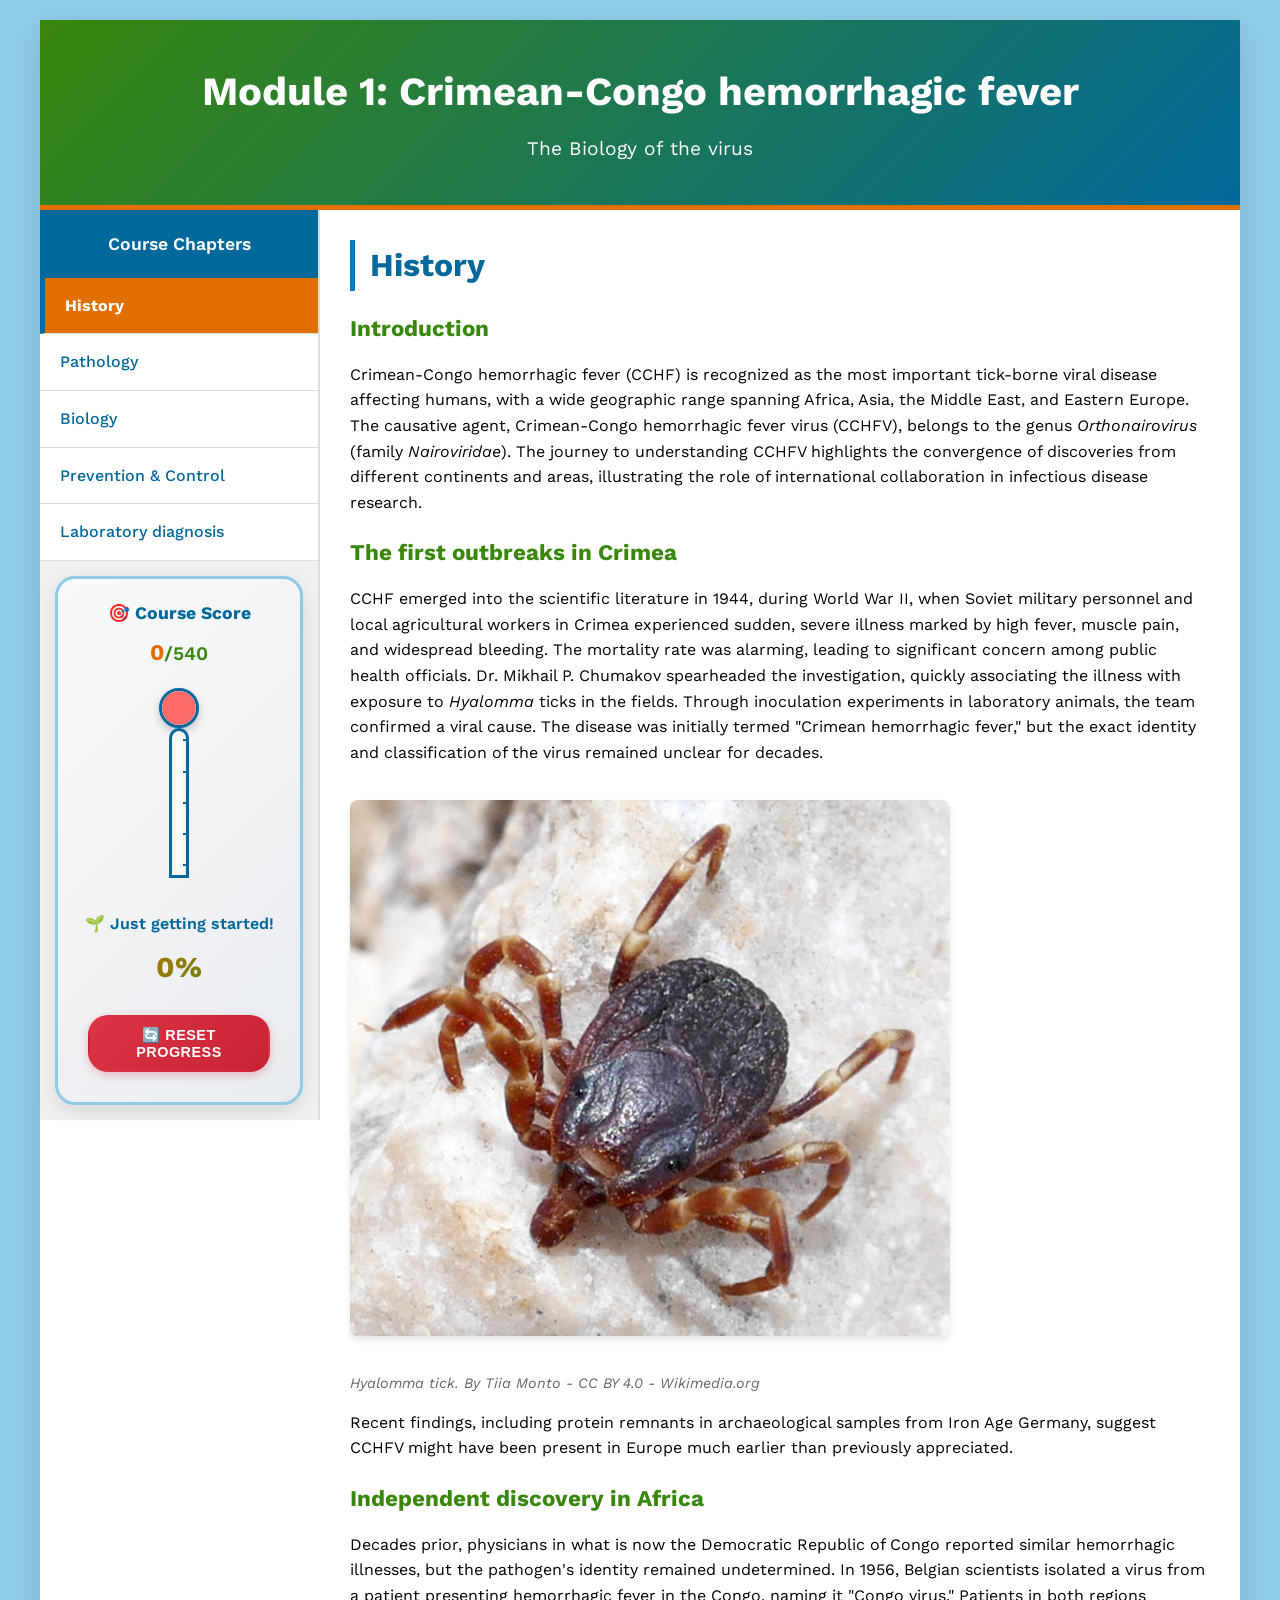
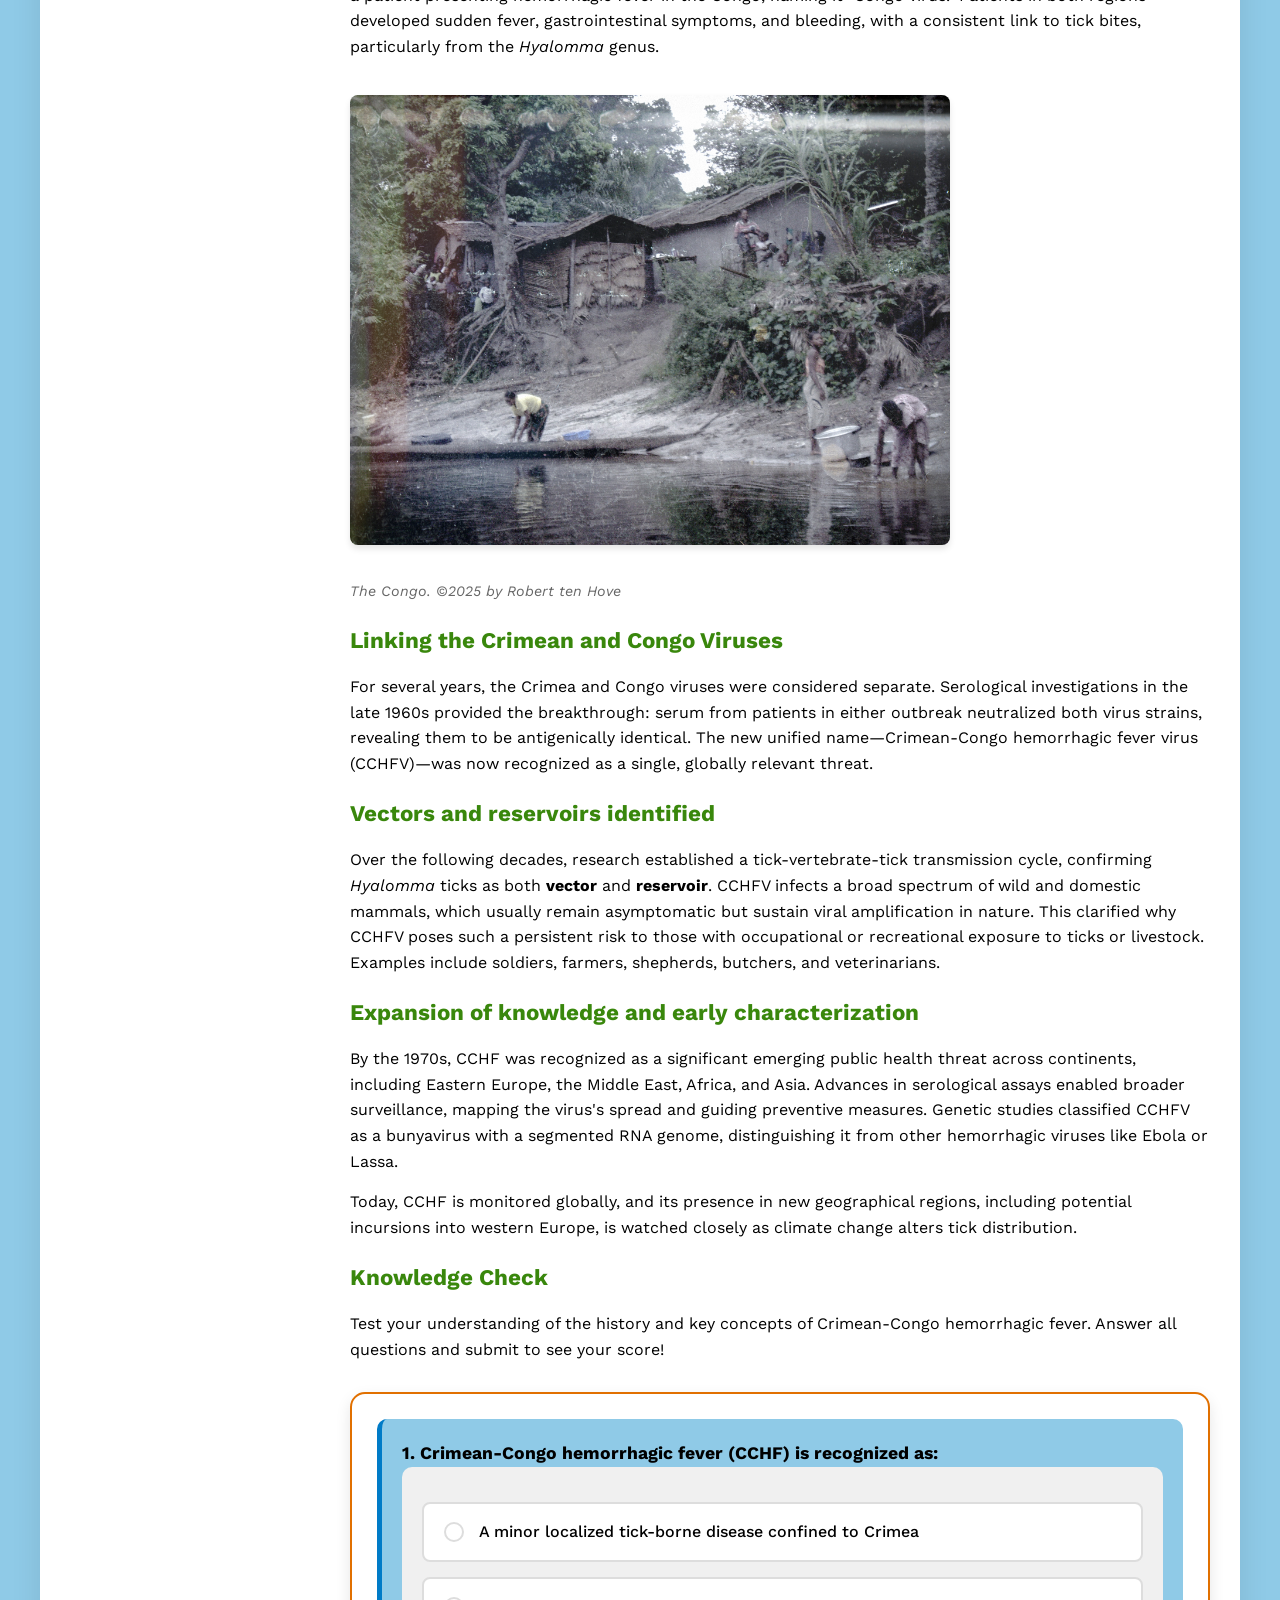
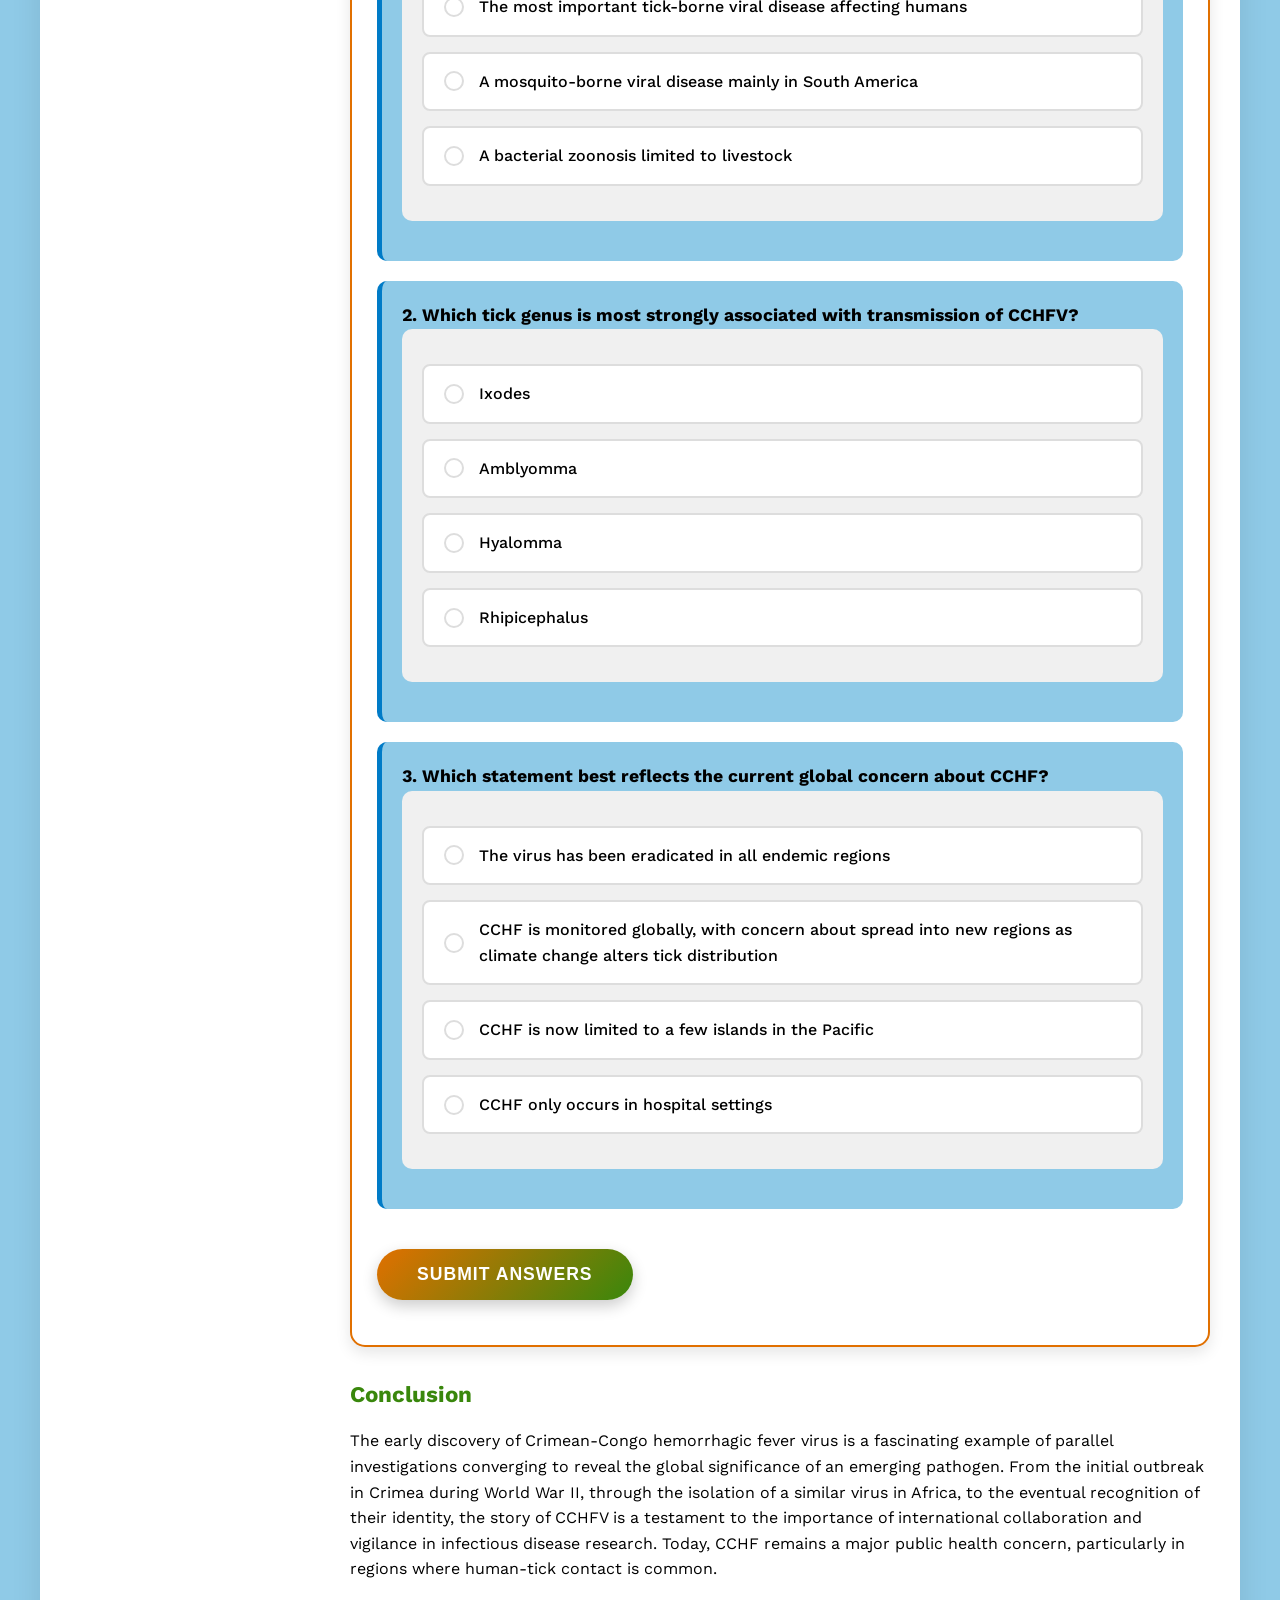
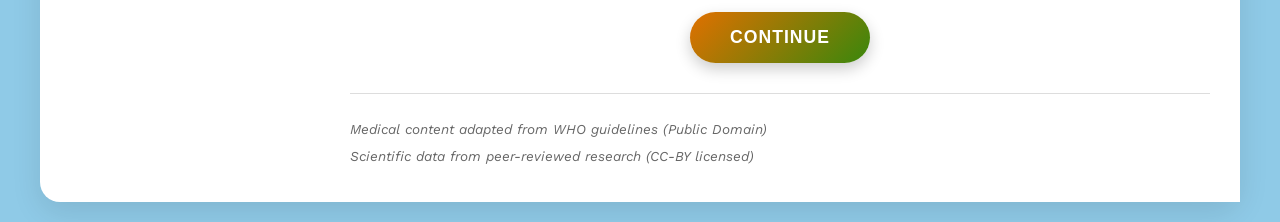
==== commit e7712081: "Editorial and quiz" ====
--- a/index.html
+++ b/index.html
@@ -268,6 +268,68 @@
                 background: rgba(0,0,0,0.5);
                 z-index: -1;
             }
+        }
+
+        /* Ensure proper list styling in content area only */
+        .content-area ol {
+            list-style-type: decimal;
+            padding-left: 40px;
+            margin: 15px 0;
+        }
+
+        .content-area ol li {
+            list-style: none;
+            margin-bottom: 10px;
+            counter-increment: list-counter;
+        }
+
+        .content-area ol {
+            counter-reset: list-counter;
+        }
+
+        .content-area ol li::before {
+            content: counter(list-counter) ". ";
+            font-weight: 600;
+            margin-right: 8px;
+        }
+
+        .content-area ul {
+            list-style-type: disc;
+            padding-left: 40px;
+            margin: 15px 0;
+        }
+
+        .content-area ul li {
+            list-style: none;
+            margin-bottom: 8px;
+            position: relative;
+        }
+
+        .content-area ul li::before {
+            content: "•";
+            position: absolute;
+            left: -20px;
+            font-weight: bold;
+        }
+
+        /* Override any styles from external stylesheet for chapter list */
+        .chapter-list,
+        .chapter-list li {
+            list-style: none !important;
+        }
+
+        /* Ensure intermezzo box lists have proper styling */
+        .intermezzo-box ul li {
+            list-style: none;
+            position: relative;
+            padding-left: 0;
+        }
+
+        .intermezzo-box ul li::before {
+            content: "•";
+            position: absolute;
+            left: -20px;
+            font-weight: bold;
         }
     </style>
 </head>
@@ -378,11 +440,32 @@
                     
                     <p>Today, CCHF is monitored globally, and its presence in new geographical regions, including potential incursions into western Europe, is watched closely as climate change alters tick distribution.</p>
 
+                    <h3>Knowledge Check</h3>
+                    <p>Test your understanding of the history and key concepts of Crimean-Congo hemorrhagic fever. Answer all questions and submit to see your score!</p>
+
+                    <div class="quiz-section">
+                        <form id="historyQuizForm">
+                            <!-- Quiz questions will be dynamically inserted here -->
+                            <div id="historyQuizQuestions"></div>
+                            
+                            <button type="button" id="submitHistoryQuiz" class="quiz-submit">Submit Answers</button>
+                            <button type="button" id="retryHistoryQuiz" class="quiz-submit" style="display: none;">Try Again</button>
+                        </form>
+
+                        <div id="historyQuizFeedback" class="quiz-feedback" style="display: none;"></div>
+                    </div>
+
                     <h3>Conclusion</h3>
                     <p>The early discovery of Crimean-Congo hemorrhagic fever virus is a fascinating example of parallel investigations converging to reveal the global significance of an emerging pathogen. From the initial outbreak in Crimea during World War II, through the isolation of a similar virus in Africa, to the eventual recognition of their identity, the story of CCHFV is a testament to the importance of international collaboration and vigilance in infectious disease research. Today, CCHF remains a major public health concern, particularly in regions where human-tick contact is common.</p>
                     
                     <div class="continue-section">
                         <button class="continue-btn" data-next="pathology">CONTINUE</button>
+                    </div>
+                    
+                    <!-- Source Attribution -->
+                    <div style="margin-top: 30px; padding-top: 20px; border-top: 1px solid #ddd; font-size: 0.85em; color: #666;">
+                        <p style="margin: 5px 0;"><em>Medical content adapted from WHO guidelines (Public Domain)</em></p>
+                        <p style="margin: 5px 0;"><em>Scientific data from peer-reviewed research (CC-BY licensed)</em></p>
                     </div>
                 </div>
 
@@ -535,6 +618,12 @@
                     <div class="continue-section">
                         <button class="continue-btn" data-next="biology">CONTINUE</button>
                     </div>
+                    
+                    <!-- Source Attribution -->
+                    <div style="margin-top: 30px; padding-top: 20px; border-top: 1px solid #ddd; font-size: 0.85em; color: #666;">
+                        <p style="margin: 5px 0;"><em>Medical content adapted from WHO guidelines (Public Domain)</em></p>
+                        <p style="margin: 5px 0;"><em>Scientific data from peer-reviewed research (CC-BY licensed)</em></p>
+                    </div>
                 </div>
 
                 <!-- Biology Section -->
@@ -675,8 +764,20 @@
                     </ul>
                     <p>Countries such as Turkey, Iran, Russia, Pakistan, Afghanistan, South Africa, and those in the Balkans have reported important outbreaks. These occurrences tend to spike seasonally, usually during periods when tick activity reaches its peak, often coinciding with warmer weather or heightened agricultural activity.</p>
 
+                    <div class="image-container">
+                        <img src="images/pic_11_map_CCHF.png" alt="Geographic distribution of CCHF" style="max-width: 100%; height: auto;">
+                        <p class="image-caption"><strong>Geographic distribution of Crimean-Congo Haemorrhagic Fever (2022)</strong><br>
+                        Data Source: WHO - Viral Haemorrhagic Fevers (VHF) Map Production: J. Bader, EYE Secretariat on 01-09-2022. <a href="https://www.who.int/multi-media/details/geographic-distribution-of-crimean-congo-haemorrhagic-fever" target="_blank">https://www.who.int/multi-media/details/geographic-distribution-of-crimean-congo-haemorrhagic-fever</a></p>
+                    </div>
+
                     <div class="continue-section">
                         <button class="continue-btn" data-next="prevention-control">CONTINUE</button>
+                    </div>
+                    
+                    <!-- Source Attribution -->
+                    <div style="margin-top: 30px; padding-top: 20px; border-top: 1px solid #ddd; font-size: 0.85em; color: #666;">
+                        <p style="margin: 5px 0;"><em>Medical content adapted from WHO guidelines (Public Domain)</em></p>
+                        <p style="margin: 5px 0;"><em>Scientific data from peer-reviewed research (CC-BY licensed)</em></p>
                     </div>
                 </div>
 
@@ -716,6 +817,12 @@
                     <div class="continue-section">
                         <button class="continue-btn" data-next="laboratory-diagnosis">CONTINUE</button>
                     </div>
+                    
+                    <!-- Source Attribution -->
+                    <div style="margin-top: 30px; padding-top: 20px; border-top: 1px solid #ddd; font-size: 0.85em; color: #666;">
+                        <p style="margin: 5px 0;"><em>Medical content adapted from WHO guidelines (Public Domain)</em></p>
+                        <p style="margin: 5px 0;"><em>Scientific data from peer-reviewed research (CC-BY licensed)</em></p>
+                    </div>
                 </div>
 
                 <!-- Laboratory diagnosis Section -->
@@ -739,6 +846,10 @@
                     <p>Supplementing biomarkers of CCHFV infection are low platelets, white cell counts, elevated liver enzymes, and increased inflammatory cytokines such as IL-6 and TNF-α point to severe disease.</p>
 
                     <p>For post-mortem studies, <strong>Immunohistochemistry</strong> can be applied on tissue samples to locate viral antigens in cells. Next-Generation Sequencing enables the identification and evolution tracking of CCHFV strains for surveillance of the disease.</p>
+
+                    <div class="image-container">
+                        <img src="images/pic_12_course_CCHF.png" alt="CCHF diagnostic course" style="max-width: 100%; height: auto;">
+                    </div>
 
                     <h3>Summary Table: Quick Reference for CCHF Laboratory Diagnosis</h3>
 
@@ -776,6 +887,12 @@
                             </tr>
                         </tbody>
                     </table>
+                    
+                    <!-- Source Attribution -->
+                    <div style="margin-top: 30px; padding-top: 20px; border-top: 1px solid #ddd; font-size: 0.85em; color: #666;">
+                        <p style="margin: 5px 0;"><em>Medical content adapted from WHO guidelines (Public Domain)</em></p>
+                        <p style="margin: 5px 0;"><em>Scientific data from peer-reviewed research (CC-BY licensed)</em></p>
+                    </div>
                 </div>
 
             </div> <!-- End content-area -->
--- a/style.css
+++ b/style.css
@@ -660,8 +660,32 @@
 }
 
 .quiz-submit {
-	text-align: center;
+	background: linear-gradient(135deg, var(--rh-orange) 0%, var(--rh-green) 100%);
+	color: var(--rh-white);
+	border: none;
+	padding: 15px 40px;
+	border-radius: 50px;
+	cursor: pointer;
+	font-size: 1.1rem;
+	font-weight: 600;
+	text-transform: uppercase;
+	letter-spacing: 1px;
+	transition: all 0.3s ease;
+	box-shadow: 0 6px 15px rgba(0, 0, 0, 0.2);
 	margin: 20px 0;
+	display: inline-block;
+}
+
+.quiz-submit:hover {
+	transform: translateY(-3px);
+	box-shadow: 0 8px 20px rgba(0, 0, 0, 0.3);
+}
+
+.quiz-submit:disabled {
+	background: #cccccc;
+	cursor: not-allowed;
+	transform: none;
+	box-shadow: 0 2px 5px rgba(0, 0, 0, 0.1);
 }
 
 .submit-btn, .retry-btn {
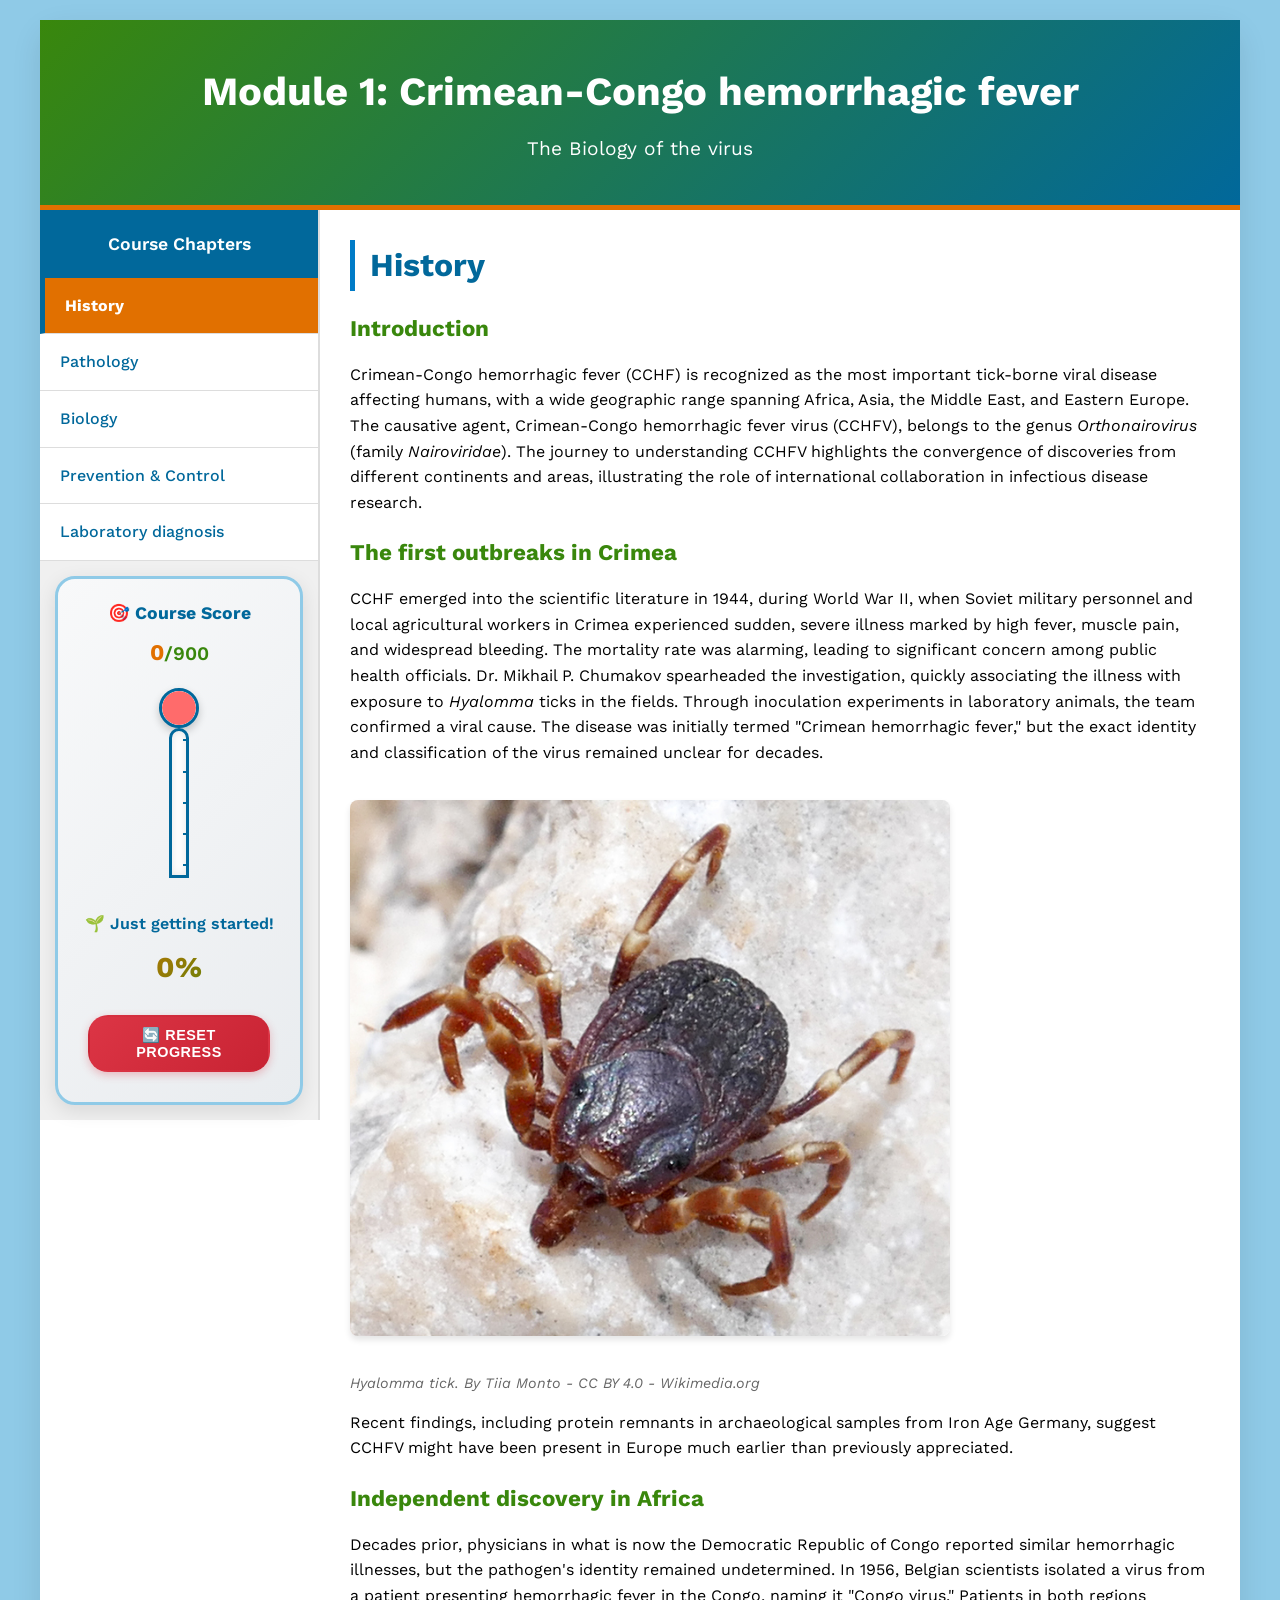
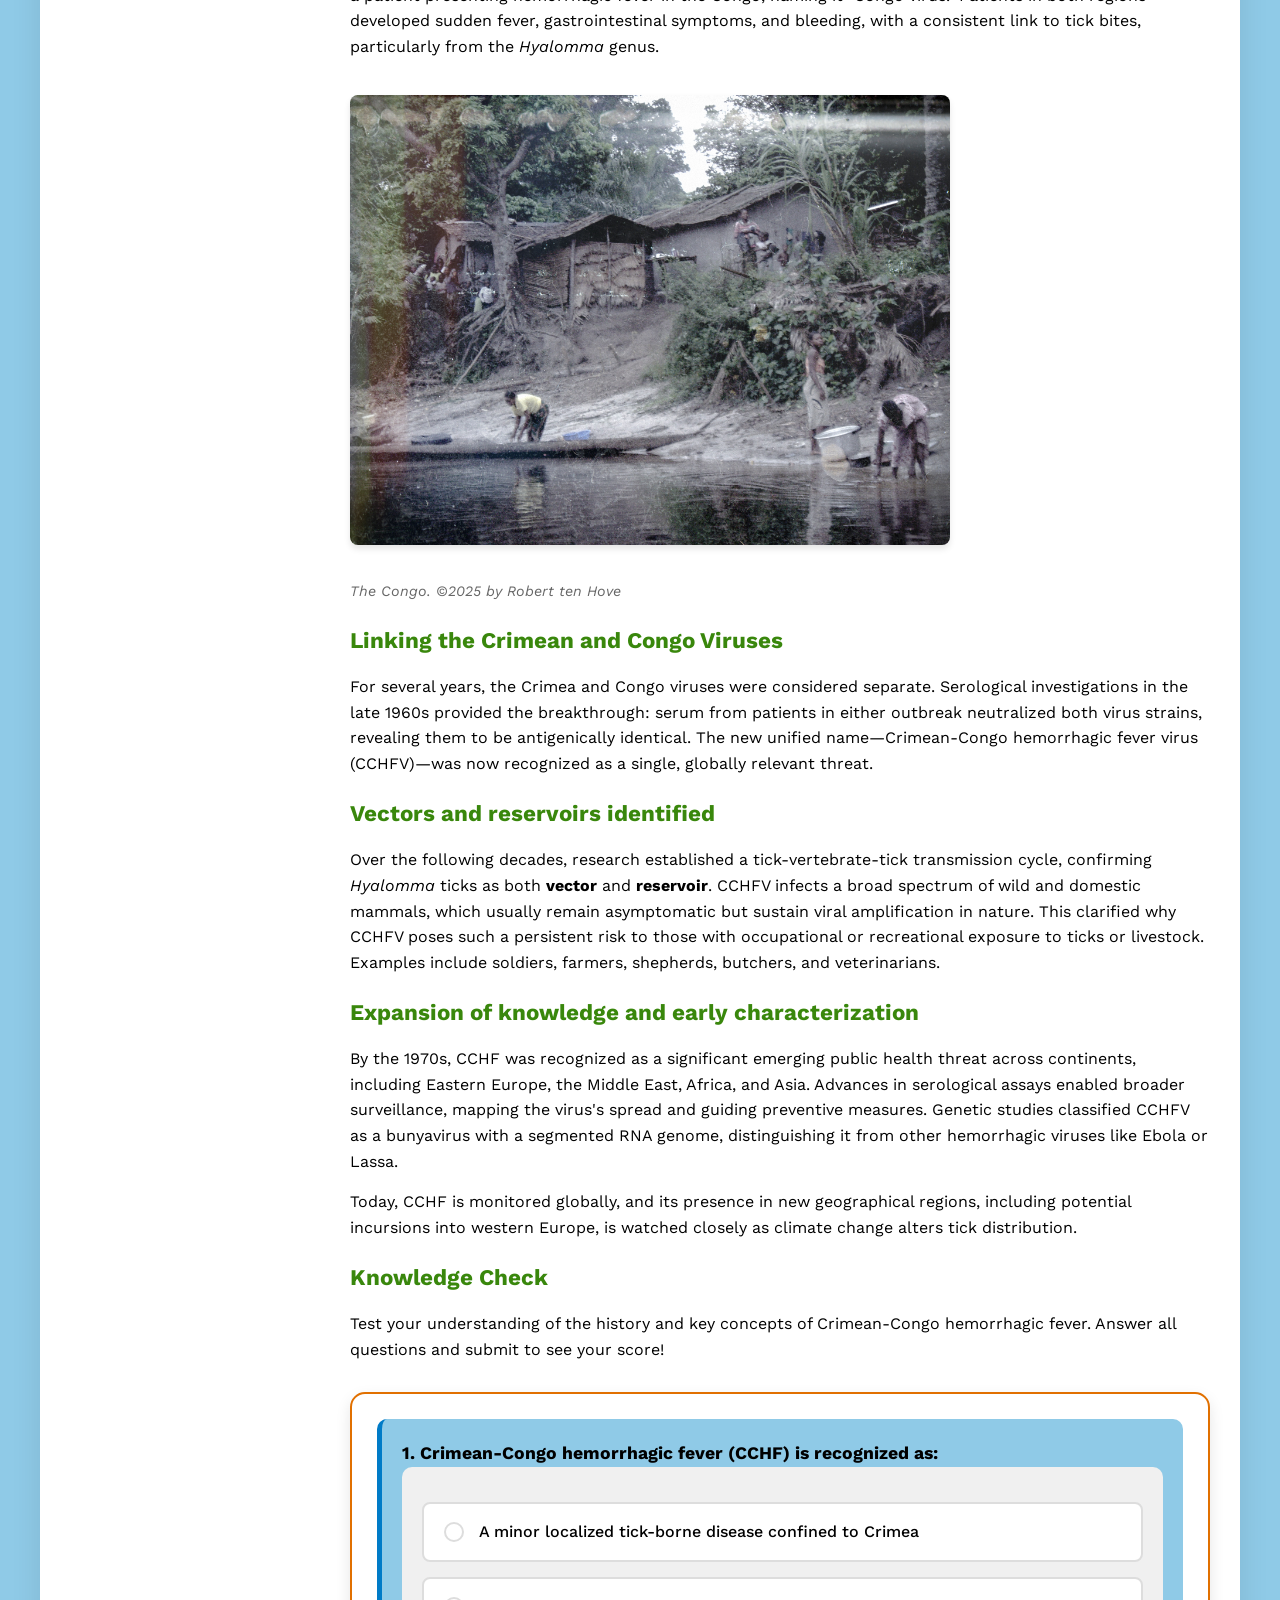
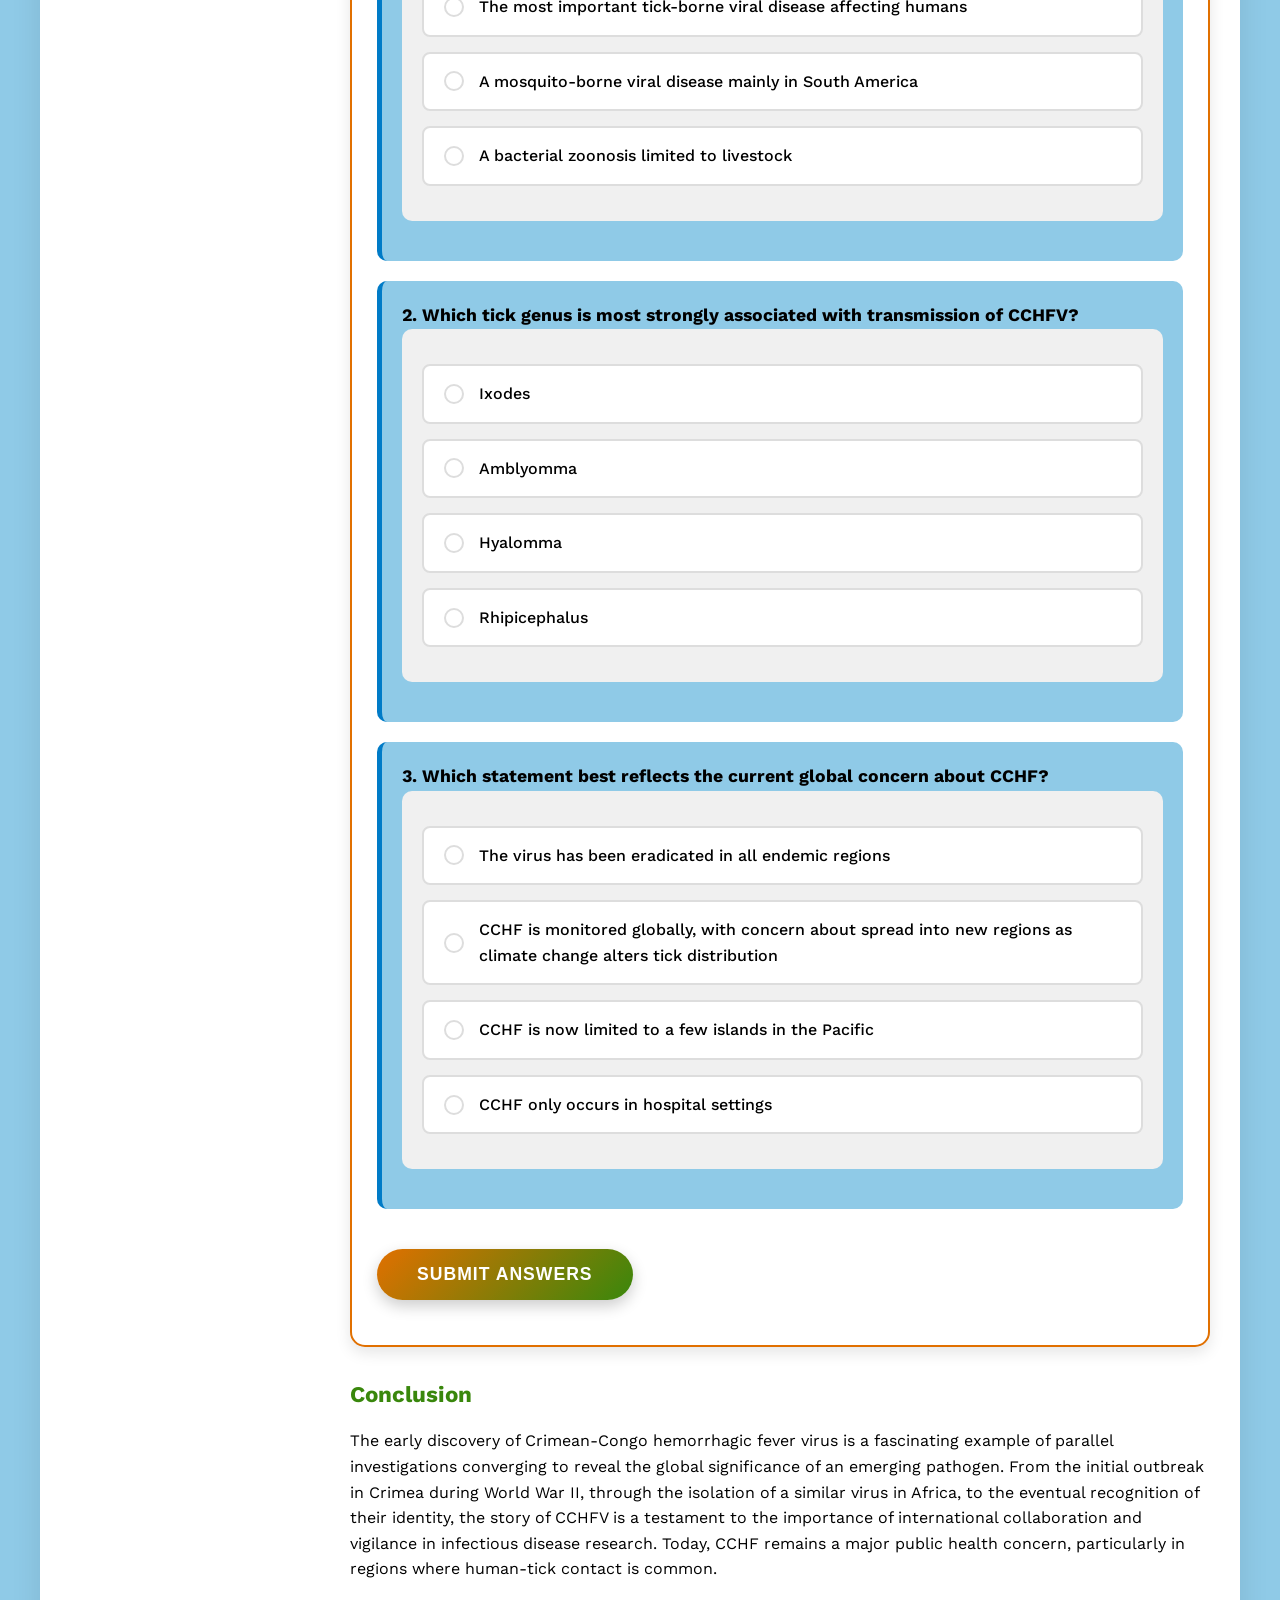
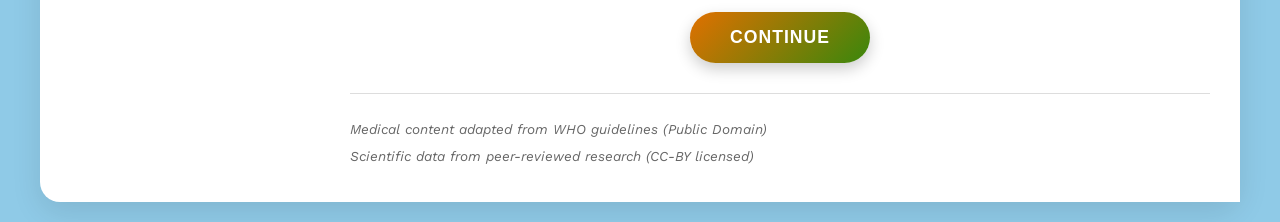
==== commit 3acc9769: "THermomer and scores adapted" ====
--- a/index.html
+++ b/index.html
@@ -331,6 +331,44 @@
             left: -20px;
             font-weight: bold;
         }
+
+        /* Lab stage button styling */
+        .lab-stage-btn {
+            background: linear-gradient(135deg, #2c7a8f 0%, #1a5d6f 100%);
+            color: #ffffff;
+            text-shadow: 0 1px 2px rgba(0, 0, 0, 0.3);
+            box-shadow: 0 4px 6px rgba(0, 0, 0, 0.1);
+            transform: translateY(0);
+        }
+
+        .lab-stage-btn:hover {
+            background: linear-gradient(135deg, #1a5d6f 0%, #2c7a8f 100%);
+            color: #ffffff;
+            box-shadow: 0 6px 12px rgba(0, 0, 0, 0.2);
+            transform: translateY(-2px);
+        }
+
+        .lab-stage-btn:active {
+            transform: translateY(0);
+            box-shadow: 0 2px 4px rgba(0, 0, 0, 0.1);
+        }
+
+        .lab-stage-btn.correct {
+            background: linear-gradient(135deg, #28a745 0%, #218838 100%) !important;
+            color: #ffffff !important;
+            border: 2px solid #1e7e34 !important;
+        }
+
+        .lab-stage-btn.incorrect {
+            background: linear-gradient(135deg, #dc3545 0%, #c82333 100%) !important;
+            color: #ffffff !important;
+            border: 2px solid #bd2130 !important;
+        }
+
+        .lab-stage-btn.correct:hover,
+        .lab-stage-btn.incorrect:hover {
+            transform: translateY(0);
+        }
     </style>
 </head>
 
@@ -366,7 +404,7 @@
     <div class="thermometer-header">
         <span class="thermometer-title">🎯 Course Score</span>
         <div class="thermometer-temp">
-            <span class="current-score">0</span>/<span class="max-score">540</span>
+            <span class="current-score">0</span>/<span class="max-score">900</span>
         </div>
     </div>
     
@@ -378,10 +416,10 @@
             <div class="thermometer-tube">
                 <div class="mercury-fill" id="mercuryFill"></div>
                 <div class="thermometer-marks">
-                    <div class="mark" data-temp="100%">540</div>
-                    <div class="mark" data-temp="75%">405</div>
-                    <div class="mark" data-temp="50%">270</div>
-                    <div class="mark" data-temp="25%">135</div>
+                    <div class="mark" data-temp="100%">900</div>
+                    <div class="mark" data-temp="75%">675</div>
+                    <div class="mark" data-temp="50%">450</div>
+                    <div class="mark" data-temp="25%">225</div>
                     <div class="mark" data-temp="0%">0</div>
                 </div>
             </div>
@@ -615,6 +653,44 @@
                     
                     <p>CCHF RNA can be detected via RT-PCR, and viral loads typically peak during the first week of illness. Serum and whole blood being considered the gold standard. Viral RNA detection is also possible in peripheral samples such as saliva, urine, nasal, conjunctival, rectal, and vaginal swabs, especially in severe cases.</p>
                     
+                    <!-- Knowledge Check -->
+                    <h3>Knowledge Check</h3>
+                    <div class="quiz-container" id="pathology-quiz">
+                        <div class="quiz-question">
+                            <p class="question-text"><strong>Which of the following best describes the key determinant of clinical outcome of a patient with CCHF?</strong></p>
+                            <div class="quiz-options">
+                                <label class="quiz-option">
+                                    <input type="radio" name="pathology-q1" value="A">
+                                    <span>A. The specific tick species responsible for viral transmission</span>
+                                </label>
+                                <label class="quiz-option">
+                                    <input type="radio" name="pathology-q1" value="B">
+                                    <span>B. The intrinsic virulence of the infecting CCHFV strain only</span>
+                                </label>
+                                <label class="quiz-option">
+                                    <input type="radio" name="pathology-q1" value="C">
+                                    <span>C. The magnitude and regulation of the patient immune response to infection</span>
+                                </label>
+                                <label class="quiz-option">
+                                    <input type="radio" name="pathology-q1" value="D">
+                                    <span>D. The presence of co-infection with other arboviruses</span>
+                                </label>
+                            </div>
+                            <div class="feedback" style="display: none;"></div>
+                        </div>
+
+                        <button type="button" class="quiz-submit" onclick="submitPathologyQuiz()">Submit Answers</button>
+                        <button type="button" class="quiz-submit" onclick="retryPathologyQuiz()" style="display: none;">Try Again</button>
+
+                        <div class="score-display">
+                            <h4>Your Score</h4>
+                            <div class="score-thermometer">
+                                <div class="thermometer-fill" id="pathology-score-fill"></div>
+                                <div class="score-text" id="pathology-score-text">0 / 25</div>
+                            </div>
+                        </div>
+                    </div>
+                    
                     <div class="continue-section">
                         <button class="continue-btn" data-next="biology">CONTINUE</button>
                     </div>
@@ -726,6 +802,37 @@
 
                     <h3>Ecology, Hosts, and Transmission Dynamics</h3>
 
+                    <!-- ADD KNOWLEDGE CHECK SECTION HERE - BEFORE the "Ecology, Hosts..." subsection continues -->
+                    <h3>Knowledge Check</h3>
+                    <p>Test your understanding of CCHFV biology by matching the images to the correct stages of the viral replication cycle.</p>
+                    
+                    <!-- Drag & Drop Quiz Container -->
+                    <div class="drag-drop-container" id="biologyDragDropContainer">
+                        <div class="drag-drop-game">
+                            <img src="images/pic_20_cchf_cycle.png" alt="CCHF Replication Cycle" id="cycleBackground" class="cycle-background">
+                            
+                            <!-- Drop Zones -->
+                            <div class="drop-zone" id="dropZone2" data-zone="2"></div>
+                            <div class="drop-zone" id="dropZone3" data-zone="3"></div>
+                            <div class="drop-zone" id="dropZone4" data-zone="4"></div>
+                            <div class="drop-zone" id="dropZone5" data-zone="5"></div>
+                            <div class="drop-zone" id="dropZone6" data-zone="6"></div>
+                            <div class="drop-zone" id="dropZone7" data-zone="7"></div>
+                            
+                            <!-- Card Stack (center area) -->
+                            <div class="card-stack" id="cardStack"></div>
+                        </div>
+                        
+                        <!-- Controls -->
+                        <div class="drag-drop-controls">
+                            <button type="button" id="submitBiologyDragDrop" class="quiz-submit" disabled>Submit Answer</button>
+                            <button type="button" id="retryBiologyDragDrop" class="quiz-submit" style="display: none;">Try Again</button>
+                        </div>
+                        
+                        <!-- Feedback -->
+                        <div id="biologyDragDropFeedback" class="quiz-feedback" style="display: none;"></div>
+                    </div>
+
                     <h4>Tick Vectors</h4>
                     <p><em>Hyalomma</em> ticks are both the long-term home and the main vector for CCHFV. They can carry the virus throughout their multi-stage life cycle—larva, nymph, adult—and even transmit it to their offspring. Once infected, ticks remain carriers for life and transmit the virus to animals and sometimes humans.</p>
 
@@ -798,10 +905,18 @@
                     <h4>Training and protocols</h4>
                     <p>Abattoir and healthcare staff should be trained in proper animal handling, safe butchering techniques, and infection prevention protocols to reinforce PPE effectiveness.</p>
 
+                    <div class="image-container">
+                        <img src="images/pic_21_Workers.png" alt="Workers in protective gear" style="max-width: 100%; height: auto;">
+                    </div>
+
                     <h3>Controlling Ticks and Livestock</h3>
                     
                     <h4>Vector control</h4>
                     <p>Managing the tick population is critical. This may involve applying acaricides to livestock and in pastures, regular tick checks, and keeping farm animals treated and monitored for infestations.</p>
+
+                    <div class="image-container">
+                        <img src="images/pic_22_Horses.png" alt="Horses in quarantine" style="max-width: 100%; height: auto;">
+                    </div>
 
                     <h4>Quarantine and inspection</h4>
                     <p>Animals moving from endemic areas should undergo careful inspection and, if necessary, quarantine.</p>
@@ -887,6 +1002,183 @@
                             </tr>
                         </tbody>
                     </table>
+
+                    <!-- Knowledge Check: Clinical Case -->
+                    <h3>Knowledge Check</h3>
+                    
+                    <div class="lab-diagnosis-quiz-container" style="background-color: #f8f9fa; padding: 25px; border-radius: 10px; margin: 30px 0;">
+                        
+                        <!-- Case Presentation -->
+                        <div style="background-color: white; padding: 20px; border-radius: 8px; margin-bottom: 20px; border-left: 4px solid var(--rh-teal);">
+                            <h4 style="margin-top: 0; color: var(--rh-teal);">Clinical Case</h4>
+                            
+                            <p style="margin-bottom: 15px;"><strong>A doctor sees the following patient:</strong></p>
+                            
+                            <div style="margin-bottom: 15px;">
+                                <p style="margin: 5px 0; font-weight: 600; color: var(--rh-dark-blue);">Anamnesis:</p>
+                                <ul style="margin: 5px 0 10px 20px; line-height: 1.8;">
+                                    <li>Shepherd with recent contact with livestock</li>
+                                    <li>Two days ago abrupt onset of high fever (39–41°C), chills, and a severe headache</li>
+                                    <li>The patient experiences intense myalgia (specifically back and limb pain), dizziness, and photophobia</li>
+                                </ul>
+                            </div>
+                            
+                            <div>
+                                <p style="margin: 5px 0; font-weight: 600; color: var(--rh-dark-blue);">Physical signs:</p>
+                                <ul style="margin: 5px 0 10px 20px; line-height: 1.8;">
+                                    <li>Facial flushing (hyperaemia)</li>
+                                    <li>Reddened throat</li>
+                                    <li>Conjunctival hyperemia (red eyes)</li>
+                                    <li>No visible signs of haemorrhage (such as petechiae or ecchymosis)</li>
+                                </ul>
+                            </div>
+                        </div>
+
+                        <!-- Question 1: Clinical Stage -->
+                        <div style="background-color: white; padding: 20px; border-radius: 8px; margin-bottom: 20px;">
+                            <p style="font-weight: 600; margin-bottom: 15px;">The doctor suspects infection with CCHF virus. In which stage is the patient most likely? Click the correct stage.</p>
+                            
+                            <div class="lab-stage-buttons" style="display: flex; gap: 15px; flex-wrap: wrap;">
+                                <button class="lab-stage-btn" data-stage="prehemorrhagic" data-correct="true" 
+                                    style="flex: 1; min-width: 200px; padding: 18px 25px; border: none; color: #ffffff;
+                                    border-radius: 10px; cursor: pointer; font-size: 1.05em; font-weight: 600; transition: all 0.3s;">
+                                    Pre-hemorrhagic stage
+                                </button>
+                                <button class="lab-stage-btn" data-stage="hemorrhagic" data-correct="false"
+                                    style="flex: 1; min-width: 200px; padding: 18px 25px; border: none; color: #ffffff;
+                                    border-radius: 10px; cursor: pointer; font-size: 1.05em; font-weight: 600; transition: all 0.3s;">
+                                    Hemorrhagic stage
+                                </button>
+                                <button class="lab-stage-btn" data-stage="convalescence" data-correct="false"
+                                    style="flex: 1; min-width: 200px; padding: 18px 25px; border: none; color: #ffffff;
+                                    border-radius: 10px; cursor: pointer; font-size: 1.05em; font-weight: 600; transition: all 0.3s;">
+                                    Convalescence (recovering)
+                                </button>
+                            </div>
+                        </div>
+
+                        <!-- Question 2: Laboratory Tests -->
+                        <div id="lab-tests-section" style="background-color: white; padding: 20px; border-radius: 8px; margin-bottom: 20px; display: none;">
+                            <p style="font-weight: 600; margin-bottom: 15px;">A patient's <i>plasma sample</i> is sent to the laboratory. The next morning the results arrive.</p>
+                            <p style="margin-bottom: 20px;">What do you expect based on the patient's clinical stage?</p>
+                            
+                            <table style="width: 100%; border-collapse: collapse;">
+                                <thead>
+                                    <tr style="background-color: #f2f2f2;">
+                                        <th style="border: 1px solid #ddd; padding: 12px; text-align: left; width: 30%;">Laboratory test</th>
+                                        <th style="border: 1px solid #ddd; padding: 12px; text-align: left; width: 40%;">Expected result</th>
+                                        <th style="border: 1px solid #ddd; padding: 12px; text-align: left; width: 30%;">Rationale</th>
+                                    </tr>
+                                </thead>
+                                <tbody>
+                                    <!-- RT-PCR -->
+                                    <tr>
+                                        <td style="border: 1px solid #ddd; padding: 12px; font-weight: 600;">RT-PCR</td>
+                                        <td style="border: 1px solid #ddd; padding: 12px;">
+                                            <select class="lab-test-select" data-test="rtpcr" data-correct="positive" 
+                                                style="width: 100%; padding: 8px; border: 1px solid #ccc; border-radius: 4px; font-size: 0.95em;">
+                                                <option value="">-- Select --</option>
+                                                <option value="positive">Positive</option>
+                                                <option value="negative">Negative</option>
+                                                <option value="inconclusive">Inconclusive</option>
+                                            </select>
+                                        </td>
+                                        <td class="lab-rationale" style="border: 1px solid #ddd; padding: 12px; color: #666; font-style: italic; display: none;">
+                                            Viremia peaks in the first week; RT-PCR is the primary diagnostic tool.
+                                        </td>
+                                    </tr>
+                                    <!-- Viral Antigen -->
+                                    <tr>
+                                        <td style="border: 1px solid #ddd; padding: 12px; font-weight: 600;">Viral Antigen (ELISA)</td>
+                                        <td style="border: 1px solid #ddd; padding: 12px;">
+                                            <select class="lab-test-select" data-test="antigen" data-correct="positive"
+                                                style="width: 100%; padding: 8px; border: 1px solid #ccc; border-radius: 4px; font-size: 0.95em;">
+                                                <option value="">-- Select --</option>
+                                                <option value="positive">Positive</option>
+                                                <option value="negative">Negative</option>
+                                                <option value="inconclusive">Inconclusive</option>
+                                            </select>
+                                        </td>
+                                        <td class="lab-rationale" style="border: 1px solid #ddd; padding: 12px; color: #666; font-style: italic; display: none;">
+                                            Antigen is most detectable during high viremia in the first 5 days.
+                                        </td>
+                                    </tr>
+                                    <!-- IgM/IgG -->
+                                    <tr>
+                                        <td style="border: 1px solid #ddd; padding: 12px; font-weight: 600;">CCHFV IgM / IgG</td>
+                                        <td style="border: 1px solid #ddd; padding: 12px;">
+                                            <select class="lab-test-select" data-test="antibody" data-correct="negative"
+                                                style="width: 100%; padding: 8px; border: 1px solid #ccc; border-radius: 4px; font-size: 0.95em;">
+                                                <option value="">-- Select --</option>
+                                                <option value="positive">Positive</option>
+                                                <option value="negative">Negative</option>
+                                                <option value="inconclusive">Inconclusive</option>
+                                            </select>
+                                        </td>
+                                        <td class="lab-rationale" style="border: 1px solid #ddd; padding: 12px; color: #666; font-style: italic; display: none;">
+                                            Antibodies are generally not detectable until day 4–7 of symptoms.
+                                        </td>
+                                    </tr>
+                                    <!-- Platelet count -->
+                                    <tr>
+                                        <td style="border: 1px solid #ddd; padding: 12px; font-weight: 600;">Platelet count</td>
+                                        <td style="border: 1px solid #ddd; padding: 12px;">
+                                            <select class="lab-test-select" data-test="platelet" data-correct="inconclusive"
+                                                style="width: 100%; padding: 8px; border: 1px solid #ccc; border-radius: 4px; font-size: 0.95em;">
+                                                <option value="">-- Select --</option>
+                                                <option value="high">High</option>
+                                                <option value="low">Low</option>
+                                                <option value="inconclusive">Inconclusive</option>
+                                            </select>
+                                        </td>
+                                        <td class="lab-rationale" style="border: 1px solid #ddd; padding: 12px; color: #666; font-style: italic; display: none;">
+                                            Declining platelets are observable even in the pre-haemorrhagic phase, BUT cannot be analysed from SERUM.
+                                        </td>
+                                    </tr>
+                                    <!-- Liver enzymes -->
+                                    <tr>
+                                        <td style="border: 1px solid #ddd; padding: 12px; font-weight: 600;">Liver enzymes (AST / ALT)</td>
+                                        <td style="border: 1px solid #ddd; padding: 12px;">
+                                            <select class="lab-test-select" data-test="liver" data-correct="elevated"
+                                                style="width: 100%; padding: 8px; border: 1px solid #ccc; border-radius: 4px; font-size: 0.95em;">
+                                                <option value="">-- Select --</option>
+                                                <option value="elevated">Elevated</option>
+                                                <option value="decreased">Decreased</option>
+                                                <option value="inconclusive">Inconclusive</option>
+                                            </select>
+                                        </td>
+                                        <td class="lab-rationale" style="border: 1px solid #ddd; padding: 12px; color: #666; font-style: italic; display: none;">
+                                            AST and ALT levels rise early due to hepatic involvement.
+                                        </td>
+                                    </tr>
+                                </tbody>
+                            </table>
+                            
+                            <div style="margin-top: 20px; text-align: center;">
+                                <button id="lab-submit-btn" 
+                                    style="padding: 18px 50px; background: linear-gradient(135deg, #2c7a8f 0%, #1a5d6f 100%); 
+                                    color: #ffffff; border: 2px solid #1a5d6f; border-radius: 10px; font-size: 1.2em; 
+                                    font-weight: 700; cursor: pointer; transition: all 0.3s; 
+                                    box-shadow: 0 6px 12px rgba(0,0,0,0.15); text-shadow: 0 1px 2px rgba(0,0,0,0.3);">
+                                    SUBMIT ANSWERS
+                                </button>
+                            </div>
+                        </div>
+
+                        <!-- Results and Score -->
+                        <div id="lab-quiz-results" style="display: none; background-color: white; padding: 20px; border-radius: 8px; margin-bottom: 20px;">
+                            <h4 style="color: var(--rh-teal); margin-top: 0;">Results</h4>
+                            <p id="lab-quiz-score" style="font-size: 1.2em; font-weight: 600;"></p>
+                            <p id="lab-quiz-feedback"></p>
+                            
+                            <button id="lab-retry-btn" 
+                                style="padding: 12px 30px; background-color: var(--rh-dark-blue); color: white; 
+                                border: none; border-radius: 8px; font-size: 1em; font-weight: 600; 
+                                cursor: pointer; transition: all 0.3s; margin-top: 15px;">
+                                TRY AGAIN
+                            </button>
+                        </div>
+                    </div>
                     
                     <!-- Source Attribution -->
                     <div style="margin-top: 30px; padding-top: 20px; border-top: 1px solid #ddd; font-size: 0.85em; color: #666;">
--- a/style.css
+++ b/style.css
@@ -112,6 +112,38 @@
 	color: var(--rh-white);
 	border-left: 5px solid var(--rh-dark-blue);
 	font-weight: 700;
+}
+
+/* Sub-chapter Navigation */
+.subchapter-list {
+	list-style: none;
+	margin: 0;
+	padding: 0;
+	background-color: var(--rh-light-gray);
+}
+
+.subchapter-item {
+	display: block;
+	cursor: pointer;
+	padding: 10px 20px 10px 35px;
+	color: var(--rh-dark-blue);
+	font-weight: 400;
+	font-size: 0.9rem;
+	border-bottom: 1px solid #e0e0e0;
+	transition: all 0.2s ease;
+	background-color: #f9f9f9;
+}
+
+.subchapter-item:hover {
+	background-color: var(--rh-mint-green);
+	color: var(--rh-violet);
+	padding-left: 40px;
+}
+
+.subchapter-item:before {
+	content: "▸ ";
+	color: var(--rh-teal);
+	font-weight: bold;
 }
 
 /* Main Content Area */
@@ -1731,22 +1763,163 @@
     opacity: 0.6;
 }
 
-/* Responsive adjustments */
+/* ============================================
+   DRAG & DROP QUIZ STYLES
+   ============================================ */
+
+.drag-drop-container {
+    margin: 30px 0;
+    width: 100%;
+}
+
+.drag-drop-game {
+    position: relative;
+    width: 100%;
+    max-width: 800px;
+    margin: 0 auto;
+    display: block;
+}
+
+.cycle-background {
+    width: 100%;
+    height: auto;
+    display: block;
+    border-radius: 8px;
+    box-shadow: 0 4px 6px rgba(0,0,0,0.1);
+}
+
+/* Drop Zones - CRITICAL POSITIONING */
+.drop-zone {
+    position: absolute;
+    border: 2px dashed transparent;
+    border-radius: 8px;
+    transition: all 0.3s ease;
+    background: rgba(255, 255, 255, 0.05);
+    z-index: 10;
+}
+
+.drop-zone.drag-over {
+    border-color: #3498db;
+    background: rgba(52, 152, 219, 0.2);
+    transform: scale(1.05);
+}
+
+.drop-zone.has-card {
+    border-color: transparent;
+}
+
+.drop-zone.correct {
+    border-color: #27ae60;
+    background: rgba(39, 174, 96, 0.15);
+    animation: correctPulse 0.5s ease;
+}
+
+.drop-zone.incorrect {
+    border-color: #e74c3c;
+    background: rgba(231, 76, 60, 0.15);
+    animation: shake 0.5s ease;
+}
+
+@keyframes correctPulse {
+    0%, 100% { transform: scale(1); }
+    50% { transform: scale(1.05); }
+}
+
+@keyframes shake {
+    0%, 100% { transform: translateX(0); }
+    25% { transform: translateX(-5px); }
+    75% { transform: translateX(5px); }
+}
+
+/* Card Stack Container */
+.card-stack {
+    position: absolute;
+    z-index: 50;
+    pointer-events: auto;
+    /* Size matches drop zones for consistent card sizing */
+}
+
+/* Draggable Cards */
+.draggable-card {
+    position: absolute;
+    cursor: grab;
+    border-radius: 6px;
+    box-shadow: 0 4px 8px rgba(0,0,0,0.2);
+    transition: transform 0.3s ease, box-shadow 0.3s ease;
+    touch-action: none;
+    pointer-events: auto;
+    /* Cards inherit size from parent card-stack container */
+}
+
+.draggable-card img {
+    width: 100%;
+    height: 100%;
+    display: block;
+    border-radius: 6px;
+    pointer-events: none;
+    object-fit: contain; /* Fit image within card bounds */
+}
+
+.draggable-card:hover {
+    transform: scale(1.05);
+    box-shadow: 0 6px 12px rgba(0,0,0,0.3);
+}
+
+.draggable-card.dragging {
+    cursor: grabbing;
+    opacity: 0.8;
+    z-index: 1000;
+    transform: scale(1.1);
+}
+
+.draggable-card.placed {
+    cursor: grab;
+}
+
+.draggable-card.snapping {
+    transition: all 0.3s ease;
+}
+
+.draggable-card.bouncing {
+    animation: bounceBack 0.5s ease;
+}
+
+@keyframes bounceBack {
+    0% { transform: scale(1); }
+    50% { transform: scale(0.9); }
+    100% { transform: scale(1); }
+}
+
+.draggable-card.correct-placement {
+    border: 3px solid #27ae60;
+    box-shadow: 0 0 15px rgba(39, 174, 96, 0.5);
+}
+
+.draggable-card.incorrect-placement {
+    border: 3px solid #e74c3c;
+    box-shadow: 0 0 15px rgba(231, 76, 60, 0.5);
+}
+
+/* Controls */
+.drag-drop-controls {
+    text-align: center;
+    margin: 30px 0;
+}
+
+/* Responsive */
 @media (max-width: 768px) {
-    .timeline {
-        flex-direction: column;
-        gap: 30px;
+    .drag-drop-game {
+        max-width: 100%;
     }
     
-    .timeline::before {
-        display: none;
+    .draggable-card {
+        touch-action: none;
     }
-    
-    .timeline-label {
-        max-width: none;
+}
+
+@media (max-width: 480px) {
+    .drag-drop-controls .quiz-submit {
+        width: 100%;
+        margin: 10px 0;
     }
-    
-    .timeline-nav {
-        flex-direction: column;
-    }
-}
+}
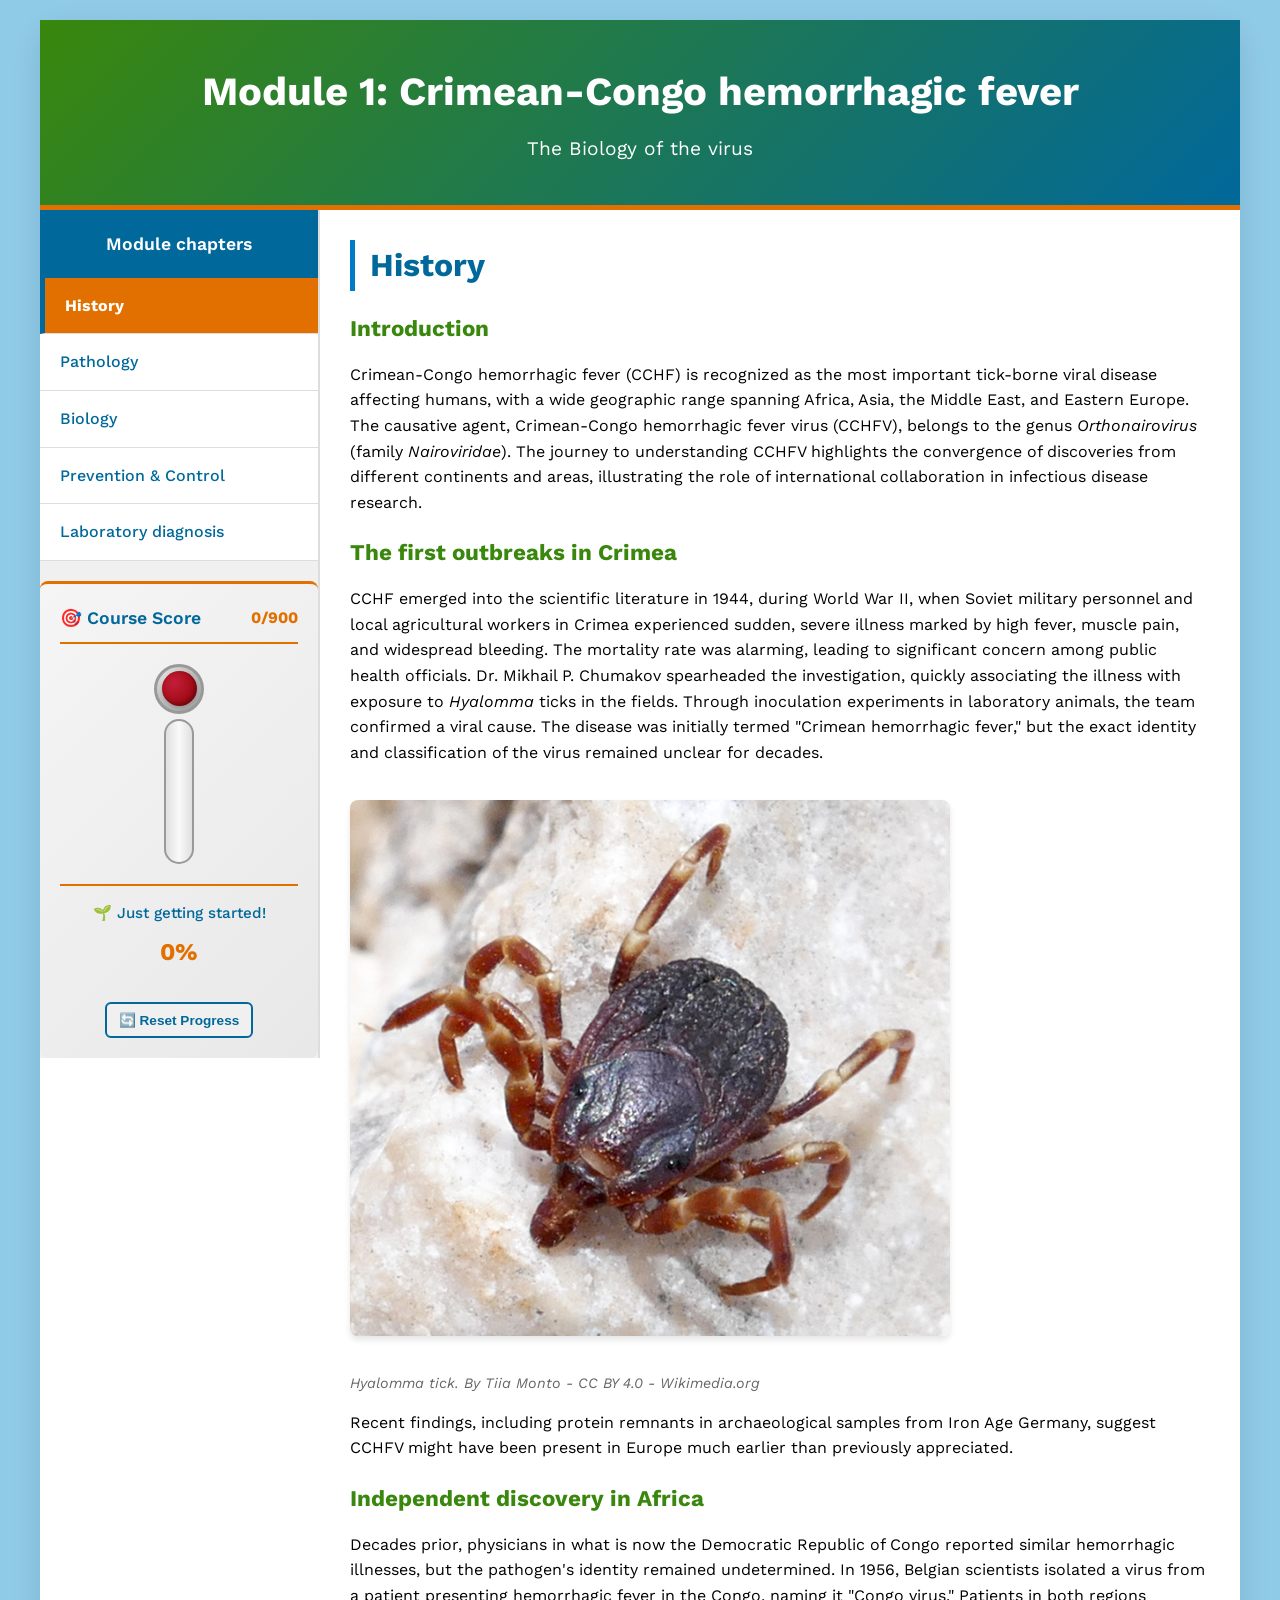
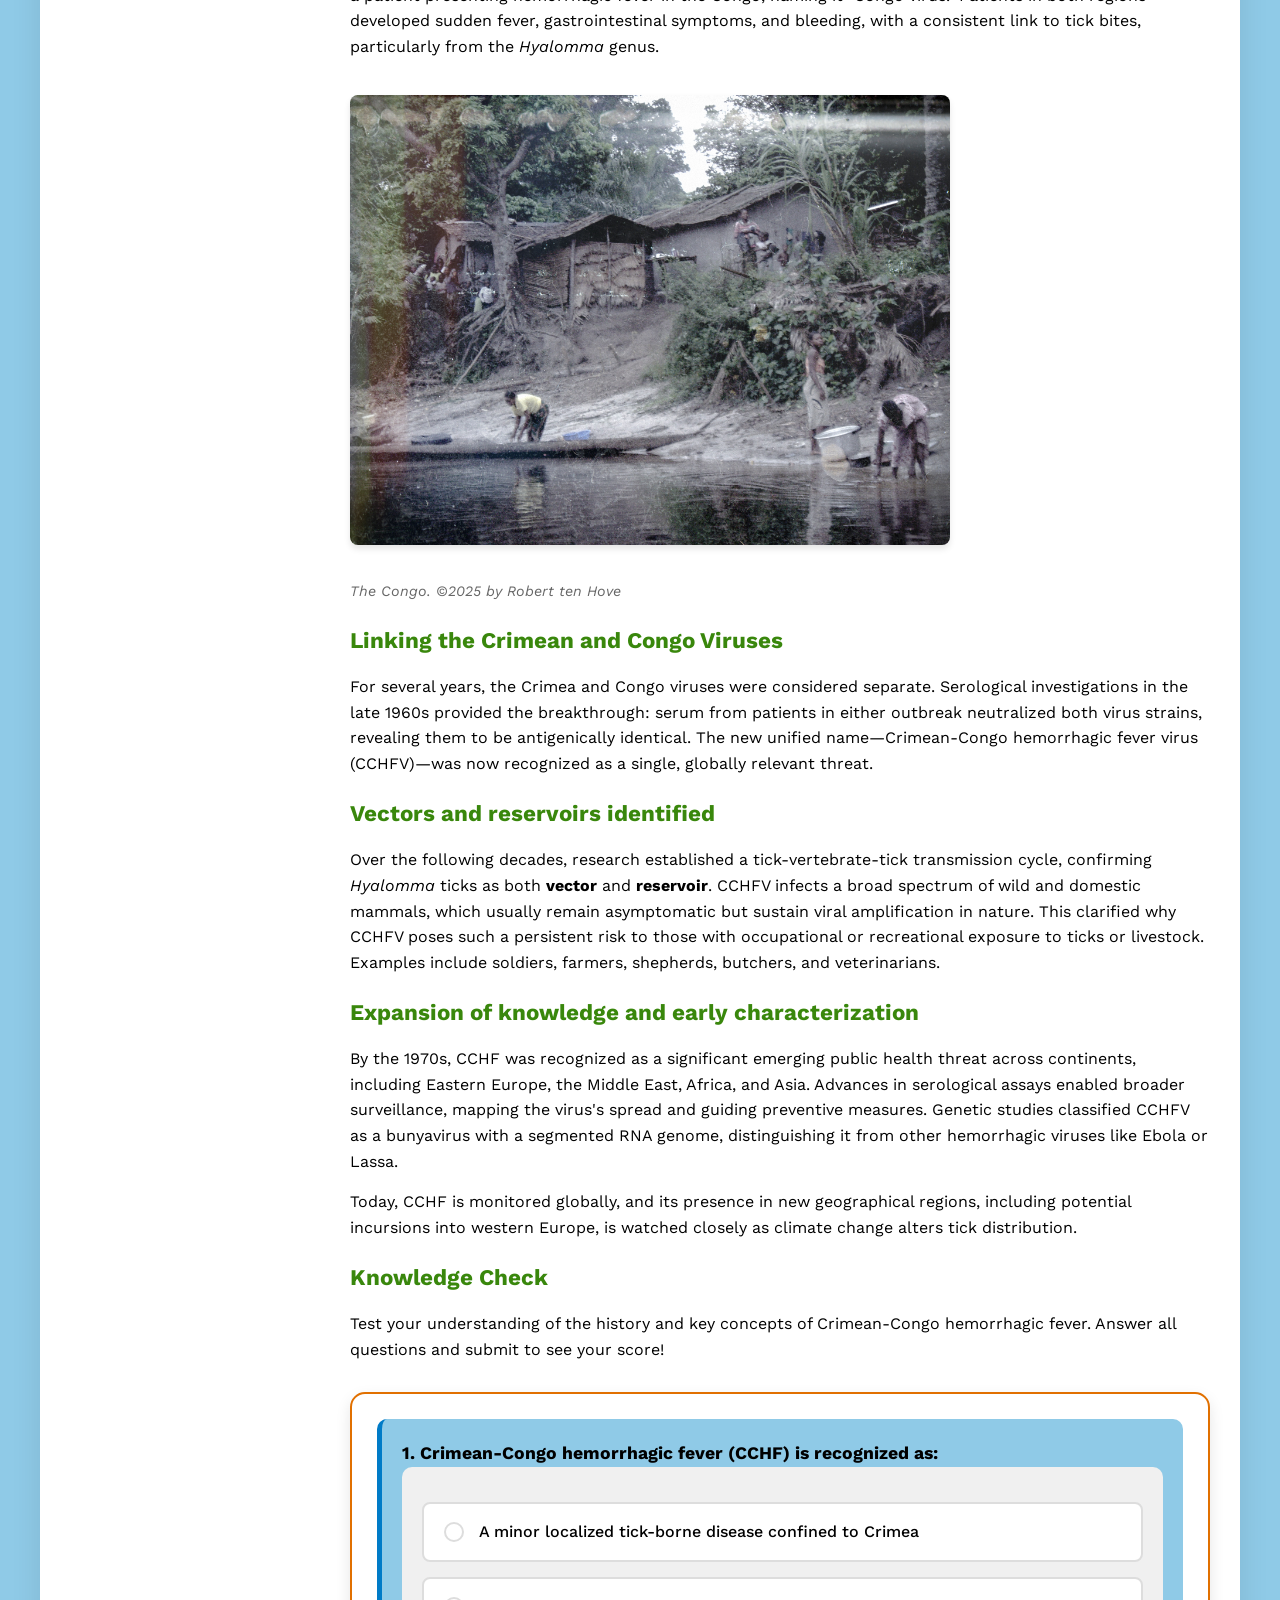
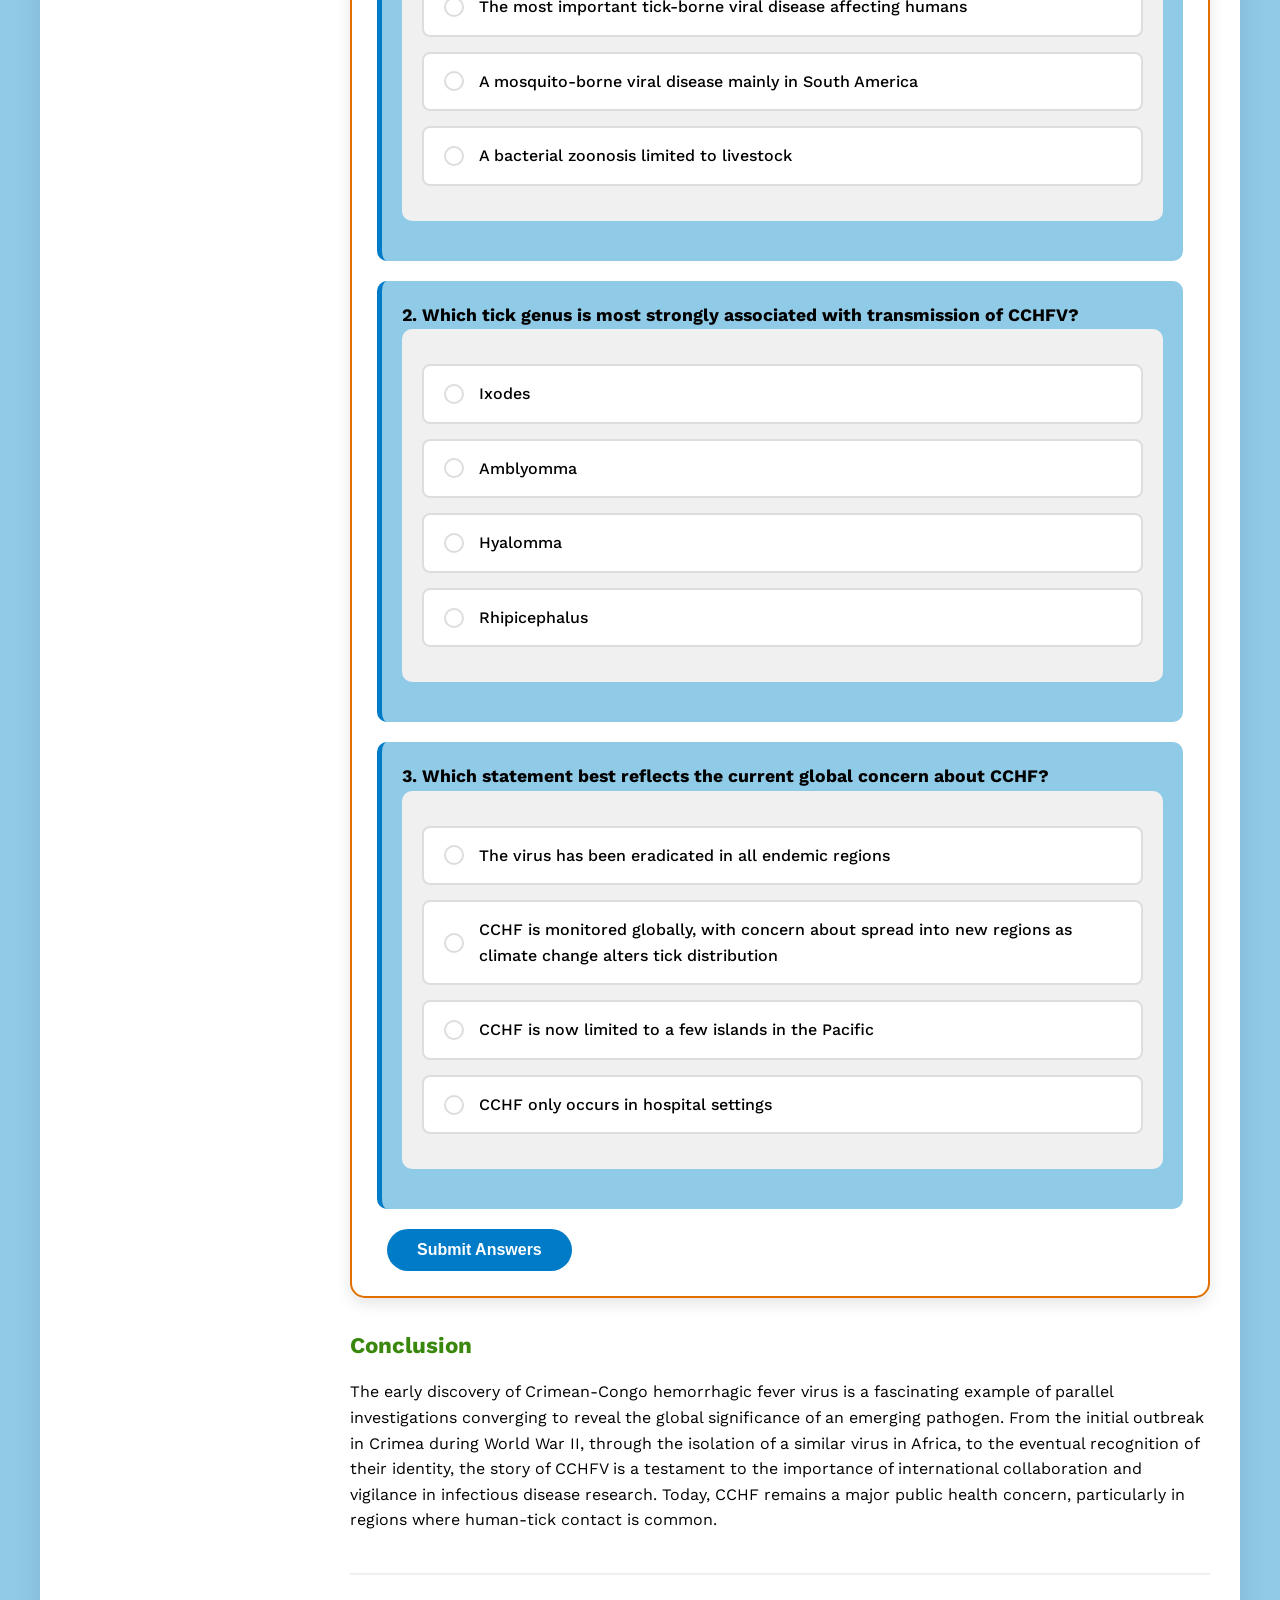
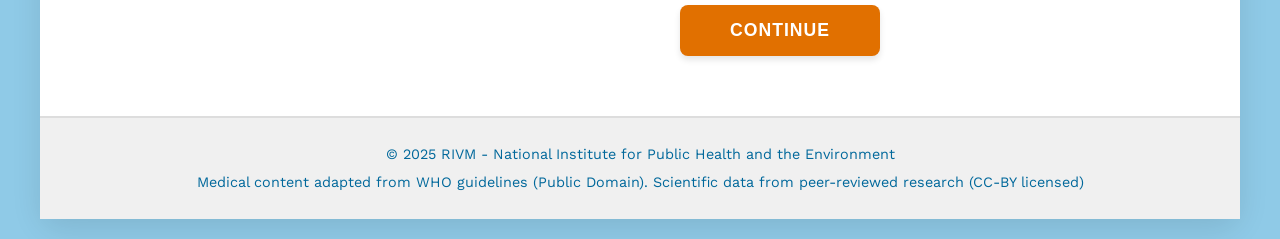
==== commit d0db3533: "Uniformication" ====
--- a/index.html
+++ b/index.html
@@ -390,7 +390,7 @@
         <div class="main-layout">
             <!-- Left Sidebar Navigation -->
             <nav class="sidebar">
-                <div class="sidebar-header">Course Chapters</div>
+                <div class="sidebar-header">Module chapters</div>
                 <ul class="chapter-list">
                     <li class="chapter-item active" data-tab="history">History</li>
                     <li class="chapter-item" data-tab="pathology">Pathology</li>
@@ -486,8 +486,8 @@
                             <!-- Quiz questions will be dynamically inserted here -->
                             <div id="historyQuizQuestions"></div>
                             
-                            <button type="button" id="submitHistoryQuiz" class="quiz-submit">Submit Answers</button>
-                            <button type="button" id="retryHistoryQuiz" class="quiz-submit" style="display: none;">Try Again</button>
+                            <button type="submit" id="submitHistoryQuiz" class="submit-btn">Submit Answers</button>
+                            <button type="button" id="retryHistoryQuiz" class="submit-btn" style="display: none;">Try Again</button>
                         </form>
 
                         <div id="historyQuizFeedback" class="quiz-feedback" style="display: none;"></div>
@@ -498,12 +498,6 @@
                     
                     <div class="continue-section">
                         <button class="continue-btn" data-next="pathology">CONTINUE</button>
-                    </div>
-                    
-                    <!-- Source Attribution -->
-                    <div style="margin-top: 30px; padding-top: 20px; border-top: 1px solid #ddd; font-size: 0.85em; color: #666;">
-                        <p style="margin: 5px 0;"><em>Medical content adapted from WHO guidelines (Public Domain)</em></p>
-                        <p style="margin: 5px 0;"><em>Scientific data from peer-reviewed research (CC-BY licensed)</em></p>
                     </div>
                 </div>
 
@@ -679,8 +673,8 @@
                             <div class="feedback" style="display: none;"></div>
                         </div>
 
-                        <button type="button" class="quiz-submit" onclick="submitPathologyQuiz()">Submit Answers</button>
-                        <button type="button" class="quiz-submit" onclick="retryPathologyQuiz()" style="display: none;">Try Again</button>
+                        <button type="submit" class="submit-btn" onclick="submitPathologyQuiz()">Submit Answers</button>
+                        <button type="button" class="submit-btn" onclick="retryPathologyQuiz()" style="display: none;">Try Again</button>
 
                         <div class="score-display">
                             <h4>Your Score</h4>
@@ -693,12 +687,6 @@
                     
                     <div class="continue-section">
                         <button class="continue-btn" data-next="biology">CONTINUE</button>
-                    </div>
-                    
-                    <!-- Source Attribution -->
-                    <div style="margin-top: 30px; padding-top: 20px; border-top: 1px solid #ddd; font-size: 0.85em; color: #666;">
-                        <p style="margin: 5px 0;"><em>Medical content adapted from WHO guidelines (Public Domain)</em></p>
-                        <p style="margin: 5px 0;"><em>Scientific data from peer-reviewed research (CC-BY licensed)</em></p>
                     </div>
                 </div>
 
@@ -825,8 +813,8 @@
                         
                         <!-- Controls -->
                         <div class="drag-drop-controls">
-                            <button type="button" id="submitBiologyDragDrop" class="quiz-submit" disabled>Submit Answer</button>
-                            <button type="button" id="retryBiologyDragDrop" class="quiz-submit" style="display: none;">Try Again</button>
+                            <button type="submit" id="submitBiologyDragDrop" class="submit-btn" disabled>Submit Answer</button>
+                            <button type="button" id="retryBiologyDragDrop" class="submit-btn" style="display: none;">Try Again</button>
                         </div>
                         
                         <!-- Feedback -->
@@ -880,12 +868,6 @@
                     <div class="continue-section">
                         <button class="continue-btn" data-next="prevention-control">CONTINUE</button>
                     </div>
-                    
-                    <!-- Source Attribution -->
-                    <div style="margin-top: 30px; padding-top: 20px; border-top: 1px solid #ddd; font-size: 0.85em; color: #666;">
-                        <p style="margin: 5px 0;"><em>Medical content adapted from WHO guidelines (Public Domain)</em></p>
-                        <p style="margin: 5px 0;"><em>Scientific data from peer-reviewed research (CC-BY licensed)</em></p>
-                    </div>
                 </div>
 
                 <!-- Prevention & Control Section -->
@@ -931,12 +913,6 @@
 
                     <div class="continue-section">
                         <button class="continue-btn" data-next="laboratory-diagnosis">CONTINUE</button>
-                    </div>
-                    
-                    <!-- Source Attribution -->
-                    <div style="margin-top: 30px; padding-top: 20px; border-top: 1px solid #ddd; font-size: 0.85em; color: #666;">
-                        <p style="margin: 5px 0;"><em>Medical content adapted from WHO guidelines (Public Domain)</em></p>
-                        <p style="margin: 5px 0;"><em>Scientific data from peer-reviewed research (CC-BY licensed)</em></p>
                     </div>
                 </div>
 
@@ -1179,16 +1155,16 @@
                             </button>
                         </div>
                     </div>
-                    
-                    <!-- Source Attribution -->
-                    <div style="margin-top: 30px; padding-top: 20px; border-top: 1px solid #ddd; font-size: 0.85em; color: #666;">
-                        <p style="margin: 5px 0;"><em>Medical content adapted from WHO guidelines (Public Domain)</em></p>
-                        <p style="margin: 5px 0;"><em>Scientific data from peer-reviewed research (CC-BY licensed)</em></p>
-                    </div>
                 </div>
 
-            </div> <!-- End content-area -->
+            </main> <!-- End content-area -->
         </div> <!-- End main-layout -->
+
+        <!-- Footer -->
+        <footer class="footer">
+            <p>&copy; 2025 RIVM - National Institute for Public Health and the Environment</p>
+            <p>Medical content adapted from WHO guidelines (Public Domain). Scientific data from peer-reviewed research (CC-BY licensed)</p>
+        </footer>
     </div> <!-- End course-container -->
 
     <!-- Load main script -->
--- a/style.css
+++ b/style.css
@@ -57,6 +57,20 @@
 .header p {
 	font-size: clamp(0.9rem, 2vw, 1.2rem);
 	margin-top: 10px;
+}
+
+/* Footer Section */
+.footer {
+	text-align: center;
+	padding: 20px 30px;
+	background-color: var(--rh-light-gray);
+	border-top: 2px solid #ddd;
+	color: var(--rh-dark-blue);
+	font-size: 0.9rem;
+}
+
+.footer p {
+	margin: 5px 0;
 }
 
 /* Main Layout Container */
@@ -490,24 +504,38 @@
 	margin-top: 30px;
 }
 
+/* Continue Button Styles */
+.continue-section {
+	margin-top: 40px;
+	padding: 30px 0;
+	border-top: 2px solid var(--rh-light-gray);
+	text-align: center;
+}
+
 .continue-btn {
-	background: linear-gradient(135deg, var(--rh-orange) 0%, var(--rh-green) 100%);
+	background-color: #e17000;
 	color: var(--rh-white);
 	border: none;
-	padding: 15px 40px;
-	border-radius: 50px;
+	padding: 15px 50px;
+	font-size: 1.1em;
+	font-weight: 600;
+	border-radius: 8px;
 	cursor: pointer;
-	font-size: 1.1rem;
-	font-weight: 600;
+	transition: all 0.3s ease;
+	box-shadow: 0 4px 6px rgba(0, 0, 0, 0.1);
 	text-transform: uppercase;
 	letter-spacing: 1px;
-	transition: all 0.3s ease;
-	box-shadow: 0 6px 15px rgba(0, 0, 0, 0.2);
 }
 
 .continue-btn:hover {
-	transform: translateY(-3px);
-	box-shadow: 0 8px 20px rgba(0, 0, 0, 0.3);
+	background-color: #d15f00;
+	transform: translateY(-2px);
+	box-shadow: 0 6px 12px rgba(0, 0, 0, 0.15);
+}
+
+.continue-btn:active {
+	transform: translateY(0);
+	box-shadow: 0 2px 4px rgba(0, 0, 0, 0.1);
 }
 
 /* End Module Section */
@@ -691,33 +719,60 @@
 	opacity: 0.7;
 }
 
-.quiz-submit {
-	background: linear-gradient(135deg, var(--rh-orange) 0%, var(--rh-green) 100%);
+.submit-btn {
+	background-color: var(--rh-blue);
 	color: var(--rh-white);
 	border: none;
-	padding: 15px 40px;
-	border-radius: 50px;
+	padding: 12px 30px;
+	border-radius: 25px;
 	cursor: pointer;
-	font-size: 1.1rem;
+	font-size: 1rem;
 	font-weight: 600;
-	text-transform: uppercase;
-	letter-spacing: 1px;
 	transition: all 0.3s ease;
-	box-shadow: 0 6px 15px rgba(0, 0, 0, 0.2);
-	margin: 20px 0;
-	display: inline-block;
-}
-
-.quiz-submit:hover {
-	transform: translateY(-3px);
-	box-shadow: 0 8px 20px rgba(0, 0, 0, 0.3);
-}
-
-.quiz-submit:disabled {
-	background: #cccccc;
+	margin: 0 10px;
+}
+
+.submit-btn:hover {
+	background-color: var(--rh-dark-blue);
+	transform: translateY(-2px);
+}
+
+.submit-btn:disabled {
+	background-color: #cccccc;
 	cursor: not-allowed;
 	transform: none;
-	box-shadow: 0 2px 5px rgba(0, 0, 0, 0.1);
+}
+
+.retry-btn {
+	background-color: var(--rh-orange);
+	color: var(--rh-white);
+	border: none;
+	padding: 12px 30px;
+	border-radius: 25px;
+	cursor: pointer;
+	font-size: 1rem;
+	font-weight: 600;
+	transition: all 0.3s ease;
+	margin: 0 10px;
+}
+
+.retry-btn:hover {
+	background-color: var(--rh-green);
+	transform: translateY(-2px);
+}
+
+/* Keep legacy .quiz-submit for backward compatibility */
+.quiz-submit {
+	background-color: var(--rh-blue);
+	color: var(--rh-white);
+	border: none;
+	padding: 12px 30px;
+	border-radius: 25px;
+	cursor: pointer;
+	font-size: 1rem;
+	font-weight: 600;
+	transition: all 0.3s ease;
+	margin: 0 10px;
 }
 
 .submit-btn, .retry-btn {
@@ -1375,241 +1430,159 @@
 
 
 /* End of Troubleshooting Dashboard Styles */
-/* Thermometer Score Meter */
+/* Score Thermometer Styles */
 .score-thermometer {
-	background: linear-gradient(135deg, #f8f9fa 0%, #e9ecef 100%);
-	margin: 15px;
 	padding: 20px;
-	border-radius: 20px;
-	box-shadow: 0 6px 20px rgba(0, 0, 0, 0.1);
-	border: 3px solid var(--rh-light-blue);
-	text-align: center;
+	background: linear-gradient(135deg, #f5f5f5 0%, #e8e8e8 100%);
+	border-top: 3px solid var(--rh-orange);
+	margin-top: 20px;
+	border-radius: 8px;
 }
 
 .thermometer-header {
-	margin-bottom: 20px;
+	display: flex;
+	justify-content: space-between;
+	align-items: center;
+	margin-bottom: 15px;
+	padding-bottom: 10px;
+	border-bottom: 2px solid var(--rh-orange);
 }
 
 .thermometer-title {
-	font-size: 1.1rem;
+	font-weight: 600;
+	font-size: 1.1em;
+	color: var(--rh-dark-blue);
+}
+
+.thermometer-temp {
 	font-weight: 700;
-	color: var(--rh-dark-blue);
-	display: block;
-	margin-bottom: 8px;
-}
-
-.thermometer-temp {
-	font-size: 1.2rem;
-	font-weight: 600;
-	color: var(--rh-green);
-}
-
-.current-score {
-	font-size: 1.4rem;
+	font-size: 1em;
 	color: var(--rh-orange);
-	font-weight: 700;
 }
 
 .thermometer-container {
 	display: flex;
 	justify-content: center;
 	margin: 20px 0;
+	height: 200px;
 }
 
 .thermometer {
-	position: relative;
-	height: 200px;
 	display: flex;
 	flex-direction: column;
 	align-items: center;
+	width: 100%;
+	max-width: 120px;
 }
 
 .thermometer-tube {
-	width: 20px;
-	height: 150px;
-	background-color: #ffffff;
-	border: 3px solid var(--rh-dark-blue);
-	border-radius: 10px 10px 0 0;
+	flex: 1;
+	width: 30px;
+	background: linear-gradient(to right, #e0e0e0 0%, #f9f9f9 50%, #e0e0e0 100%);
+	border: 2px solid #999;
+	border-radius: 15px;
 	position: relative;
+	display: flex;
+	justify-content: center;
+	align-items: flex-end;
 	overflow: hidden;
-	box-shadow: inset 0 0 10px rgba(0, 0, 0, 0.1);
+}
+
+.mercury-fill {
+	width: 70%;
+	background: linear-gradient(135deg, #c41e3a 0%, #8b0000 100%);
+	border-radius: 0 0 15px 15px;
+	transition: height 0.3s ease;
+	box-shadow: inset 0 2px 4px rgba(0,0,0,0.3);
 }
 
 .thermometer-bulb {
-	width: 40px;
-	height: 40px;
-	background-color: #ffffff;
-	border: 3px solid var(--rh-dark-blue);
+	width: 50px;
+	height: 50px;
+	border: 3px solid #999;
 	border-radius: 50%;
-	position: relative;
-	margin-top: -3px;
-	box-shadow: 0 4px 8px rgba(0, 0, 0, 0.2);
+	background: radial-gradient(circle at 30% 30%, #e8e8e8, #999);
 	display: flex;
 	align-items: center;
 	justify-content: center;
-	overflow: hidden;
-}
-
-.mercury-fill {
-	position: absolute;
-	bottom: 0;
-	left: 0;
-	width: 100%;
-	height: 0%;
-	background: linear-gradient(to top, 
-		#ff6b6b 0%, 
-		#ffa500 25%, 
-		#32cd32 50%, 
-		#00bcd4 75%, 
-		#9c27b0 100%);
-	transition: height 1.2s cubic-bezier(0.4, 0, 0.2, 1);
-	border-radius: 0 0 8px 8px;
+	margin-bottom: 5px;
+	position: relative;
 }
 
 .mercury-bulb {
-	width: 34px;
-	height: 34px;
-	background: #ff6b6b;
+	width: 35px;
+	height: 35px;
+	background: radial-gradient(circle at 35% 35%, #c41e3a, #8b0000);
 	border-radius: 50%;
-	transition: background-color 1.2s ease;
+	box-shadow: inset -2px -2px 4px rgba(0,0,0,0.3), 0 2px 4px rgba(0,0,0,0.2);
 }
 
 .thermometer-marks {
 	position: absolute;
-	right: -50px;
+	right: -45px;
 	top: 0;
 	height: 100%;
+	width: 45px;
 	display: flex;
 	flex-direction: column;
 	justify-content: space-between;
+	padding: 5px 0;
 }
 
 .mark {
-	font-size: 0.75rem;
-	color: var(--rh-dark-blue);
+	font-size: 0.75em;
 	font-weight: 600;
-	position: relative;
-}
-
-.mark::before {
-	content: '';
-	position: absolute;
-	left: -30px;
-	top: 50%;
-	width: 15px;
-	height: 2px;
+	color: #333;
+	text-align: left;
+	padding-left: 5px;
+}
+
+.thermometer-status {
+	text-align: center;
+	padding: 15px 0;
+	border-top: 2px solid var(--rh-orange);
+	margin-top: 15px;
+}
+
+.status-message {
+	font-size: 0.95em;
+	color: var(--rh-dark-blue);
+	font-weight: 500;
+	margin-bottom: 8px;
+	min-height: 20px;
+}
+
+.percentage-display {
+	font-size: 1.5em;
+	font-weight: 700;
+	color: var(--rh-orange);
+}
+
+.score-reset-section {
+	margin-top: 15px;
+	text-align: center;
+}
+
+.reset-score-btn {
+	background-color: var(--rh-light-gray);
+	border: 2px solid var(--rh-dark-blue);
+	color: var(--rh-dark-blue);
+	padding: 8px 12px;
+	border-radius: 6px;
+	cursor: pointer;
+	font-weight: 600;
+	font-size: 0.85em;
+	transition: all 0.3s ease;
+}
+
+.reset-score-btn:hover {
 	background-color: var(--rh-dark-blue);
-	transform: translateY(-50%);
-}
-
-.thermometer-status {
-	margin-top: 15px;
-}
-
-.status-message {
-	font-size: 1rem;
-	font-weight: 600;
-	color: var(--rh-dark-blue);
-	margin-bottom: 8px;
-	min-height: 24px;
-}
-
-.percentage-display {
-	font-size: 1.8rem;
-	font-weight: 700;
-	background: linear-gradient(135deg, var(--rh-orange) 0%, var(--rh-green) 100%);
-	-webkit-background-clip: text;
-	-webkit-text-fill-color: transparent;
-	background-clip: text;
-}
-
-
-/* Thermometer animations */
-@keyframes bubble {
-	0%, 100% { transform: scale(1); }
-	50% { transform: scale(1.1); }
-}
-
-.mercury-bulb.active {
-	animation: bubble 2s ease-in-out infinite;
-}
-
-/* Mobile responsive */
-@media (max-width: 768px) {
-	.score-thermometer {
-		margin: 10px;
-		padding: 15px;
-	}
-    
-	.thermometer {
-		height: 160px;
-	}
-    
-	.thermometer-tube {
-		height: 120px;
-	}
-    
-	.thermometer-marks {
-		right: -40px;
-	}
-    
-	.mark {
-		font-size: 0.7rem;
-	}
-}
-
-/* Add this CSS to style.css for the reset button */
-
-.score-reset-section {
-	text-align: center;
-	margin-top: 15px;
-	padding: 10px;
-}
-
-.reset-score-btn {
-	background: linear-gradient(135deg, #dc3545 0%, #c82333 100%);
-	color: white;
-	border: none;
-	padding: 10px 20px;
-	border-radius: 20px;
-	font-size: 0.9rem;
-	font-weight: 600;
-	cursor: pointer;
-	transition: all 0.3s ease;
-	box-shadow: 0 3px 8px rgba(220, 53, 69, 0.3);
-	border: 2px solid transparent;
-	text-transform: uppercase;
-	letter-spacing: 0.5px;
-}
-
-.reset-score-btn:hover {
-	background: linear-gradient(135deg, #c82333 0%, #a71e2a 100%);
-	transform: translateY(-2px);
-	box-shadow: 0 5px 15px rgba(220, 53, 69, 0.4);
-	border-color: #dc3545;
+	color: var(--rh-white);
 }
 
 .reset-score-btn:active {
-	transform: translateY(0);
-	box-shadow: 0 2px 5px rgba(220, 53, 69, 0.3);
-}
-
-.reset-score-btn:focus {
-	outline: none;
-	box-shadow: 0 0 0 3px rgba(220, 53, 69, 0.3);
-}
-
-/* Add warning state for confirmation */
-.reset-score-btn.confirming {
-	background: linear-gradient(135deg, #fd7e14 0%, #e36209 100%);
-	animation: pulse-warning 1s infinite;
-}
-
-@keyframes pulse-warning {
-	0%, 100% { transform: scale(1); }
-	50% { transform: scale(1.05); }
-}
-
+	transform: scale(0.98);
+}
 
 /* Interactive Clinical Stages Timeline */
 .timeline-container {
